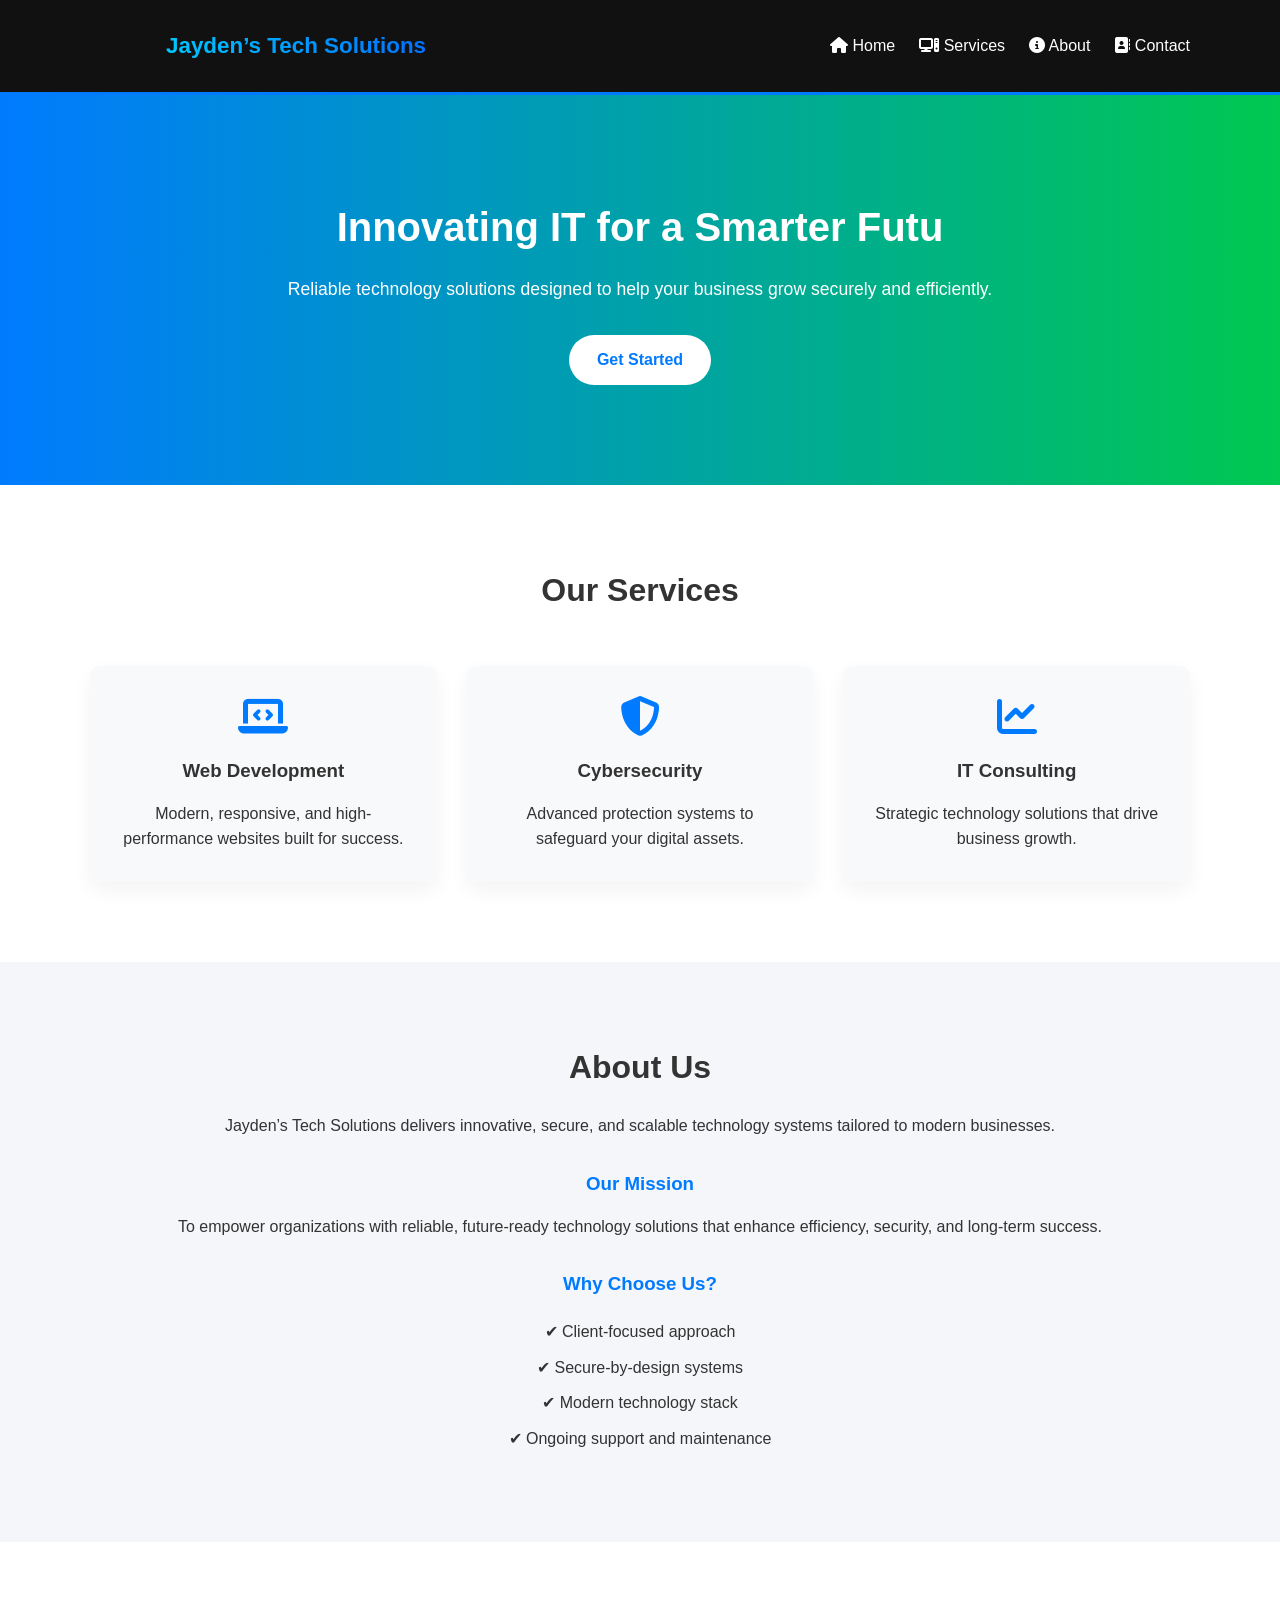
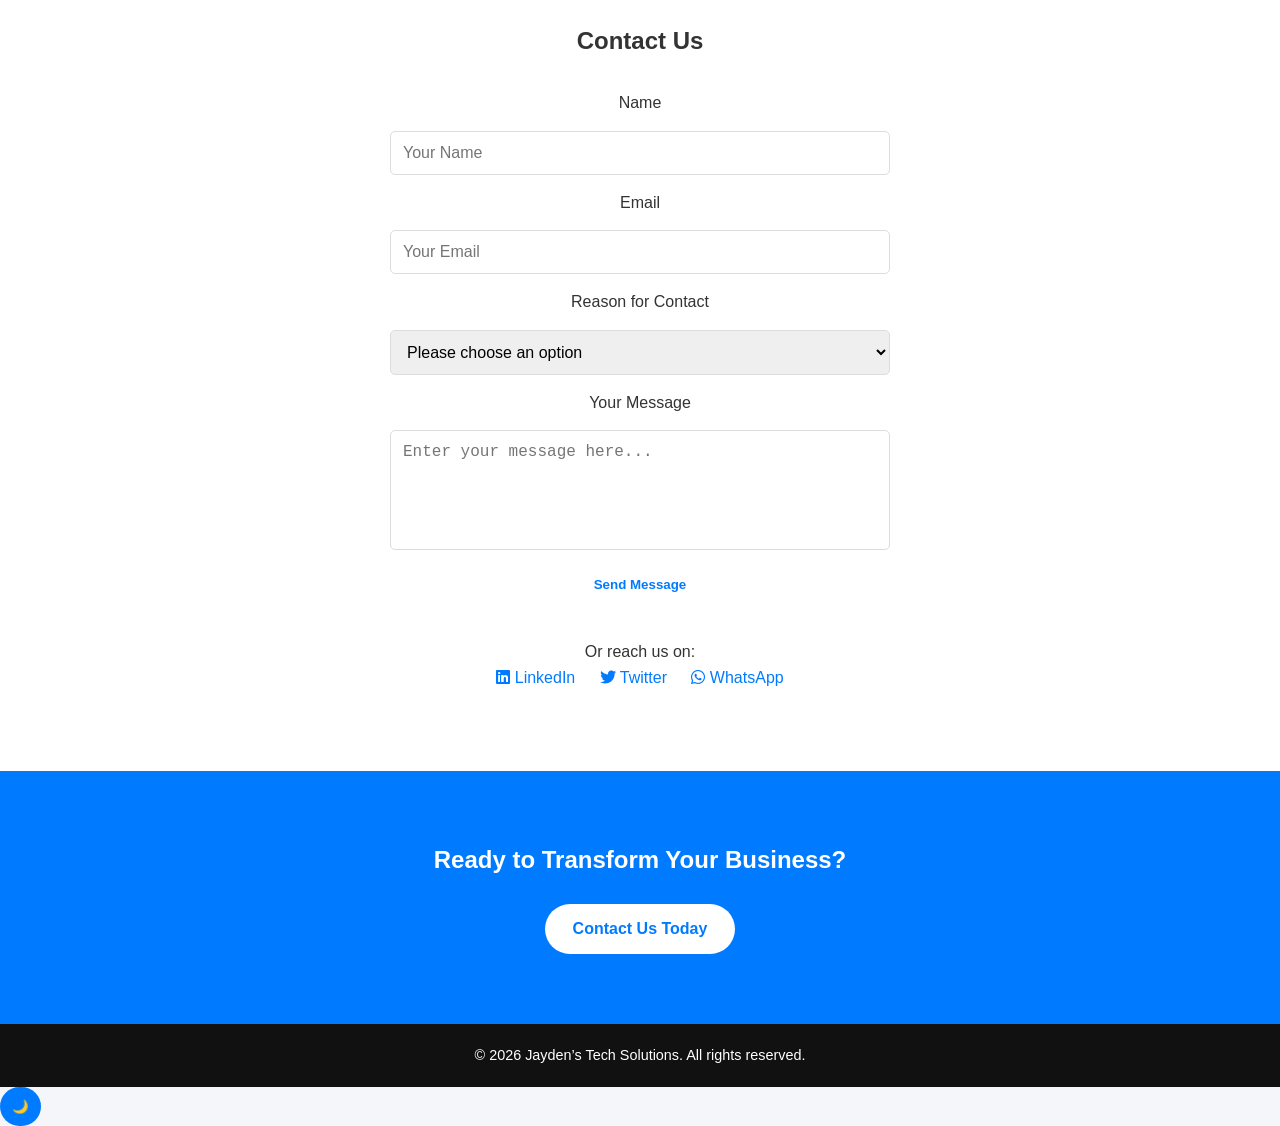
==== index.html @ 760fb606 "all the menu navigation" ====
<!DOCTYPE html>
<html lang="en">
<head>
  <meta charset="UTF-8">
  <meta name="viewport" content="width=device-width, initial-scale=1.0">

  <title>Jayden’s Tech Solutions</title>

  <meta name="description" content="Jayden’s Tech Solutions provides IT consulting, web development, cybersecurity, and software solutions.">
  <meta name="keywords" content="IT consulting, web development, cybersecurity, software solutions">
  <meta name="author" content="Jayden Darius Kipruto">

  <!-- Favicon -->
  <link rel="icon" type="image/png" href="jaytech.png">

  <!-- CSS -->
  <link rel="stylesheet" href="style.css">

  <!-- Font Awesome -->
  <link rel="stylesheet" href="https://cdnjs.cloudflare.com/ajax/libs/font-awesome/6.5.0/css/all.min.css">
</head>

<body>
  <header class="header">
  <div class="container header-container">

    <!-- Logo -->
    <div class="logo">
      <video autoplay muted loop playsinline class="logo-video">
        <source src="jayden.mp4" type="video/webm">
      </video>
      <h1>Jayden’s Tech Solutions</h1>
    </div>

    <!-- Navigation -->
    <nav>
      <ul class="nav-menu" id="navMenu">
        <li><a href="index.html"><i class="fa fa-home"></i> Home</a></li>
        <li><a href="service.html"><i class="fa-solid fa-computer"></i> Services</a></li>
        <li><a href="about.html"><i class="fa-solid fa-circle-info"></i> About</a></li>
        <li><a href="contact.html"><i class="fa-solid fa-address-book"></i> Contact</a></li>
      </ul>
    </nav>

    <!-- Mobile Menu Toggle -->
    <div class="menu-toggle" onclick="toggleMenu()">
      <span class="material-icons">menu</span>
    </div>

  </div>
</header>

<!-- ================= HERO ================= -->
<section id="home" class="hero">
  <div class="container">
    <h2>Innovating IT for a Smarter Future</h2>
    <p>Reliable technology solutions designed to help your business grow securely and efficiently.</p>
    <a href="contact.html" class="btn-primary">Get Started</a>
  </div>
</section>

<!-- ================= SERVICES ================= -->
<section id="services" class="services">
  <div class="container">
    <h2>Our Services</h2>

    <div class="services-grid">

      <div class="service-card">
        <i class="fas fa-laptop-code"></i>
        <h3>Web Development</h3>
        <p>Modern, responsive, and high-performance websites built for success.</p>
      </div>

      <div class="service-card">
        <i class="fas fa-shield-alt"></i>
        <h3>Cybersecurity</h3>
        <p>Advanced protection systems to safeguard your digital assets.</p>
      </div>

      <div class="service-card">
        <i class="fas fa-chart-line"></i>
        <h3>IT Consulting</h3>
        <p>Strategic technology solutions that drive business growth.</p>
      </div>

    </div>
  </div>
</section>

<!-- ================= ABOUT ================= -->
<section id="about" class="about">
  <div class="container">
    <h2>About Us</h2>

    <p>
      Jayden’s Tech Solutions delivers innovative, secure, and scalable
      technology systems tailored to modern businesses.
    </p>

    <h3>Our Mission</h3>
    <p>
      To empower organizations with reliable, future-ready technology solutions
      that enhance efficiency, security, and long-term success.
    </p>

    <h3>Why Choose Us?</h3>
    <ul class="about-list">
      <li>✔ Client-focused approach</li>
      <li>✔ Secure-by-design systems</li>
      <li>✔ Modern technology stack</li>
      <li>✔ Ongoing support and maintenance</li>
    </ul>
  </div>
</section>

<!-- ================= CONTACT ================= -->
<section id="contact" class="contact">
  <div class="container">
    <h2>Contact Us</h2>

    <form action="https://formsubmit.co/jaydencomputer7@gmail.com" method="POST">

      <label for="name">Name</label>
      <input type="text" id="name" name="name" placeholder="Your Name" required>

      <label for="email">Email</label>
      <input type="email" id="email" name="email" placeholder="Your Email" required>

      <label for="reason">Reason for Contact</label>
      <select id="reason" name="reason" required>
        <option value="">Please choose an option</option>
        <option value="support">Support</option>
        <option value="feedback">Feedback</option>
        <option value="partnership">Partnership</option>
        <option value="general">General Question</option>
      </select>

      <label for="message">Your Message</label>
      <textarea id="message" name="message" placeholder="Enter your message here..." required></textarea>

      <button type="submit" class="btn-primary">Send Message</button>

      <div class="social-links">
        <p>Or reach us on:</p>
        <a href="#"><i class="fab fa-linkedin"></i> LinkedIn</a>
        <a href="#"><i class="fab fa-twitter"></i> Twitter</a>
        <a href="#"><i class="fab fa-whatsapp"></i> WhatsApp</a>
      </div>

    </form>
  </div>
</section>

<!-- ================= CTA ================= -->
<section class="cta">
  <div class="container">
    <h2>Ready to Transform Your Business?</h2>
    <a href="contact.html" class="btn-primary">Contact Us Today</a>
  </div>
</section>
<!-- ================= FOOTER ================= -->
<footer>
  <div class="container">
    <p>&copy; 2026 Jayden’s Tech Solutions. All rights reserved.</p>
  </div>
</footer>
<script src="script.js"></script>
  <script>
    function toggleMenu(){
        document.getElementById("mobileNav").classList.toggle('show');
    }
  </script>
</body>
</html>
---- style.css ----
/* ==========================
   GLOBAL RESET
========================== */
* {
  margin: 0;
  padding: 0;
  box-sizing: border-box;
}

html {
  scroll-behavior: smooth;
}

body {
  font-family: 'Poppins', Arial, sans-serif;
  background-color: #f4f6f9;
  color: #333;
  line-height: 1.6;
}

/* ==========================
   CONTAINER
========================== */
.container {
  width: 90%;
  max-width: 1100px;
  margin: auto;
}

/* ==========================
   HEADER
========================== */
.header {
  background: #111;
  padding: 1rem 0;
  position: sticky;
  top: 0;
  z-index: 1000;
  border-bottom: 3px solid #007BFF;
}

.header-container {
  display: flex;
  align-items: center;
  justify-content: space-between;
}

.logo {
  display: flex;
  align-items: center;
  gap: 1rem;
}

.logo-video {
  width: 60px;
  height: 60px;
  border-radius: 50%;
  object-fit: cover;
}

.logo h1 {
  font-size: 1.4rem;
  font-weight: 700;
  background: linear-gradient(90deg, #00c6ff, #0072ff);
  -webkit-background-clip: text;
  -webkit-text-fill-color: transparent;
}

/* ==========================
   NAVIGATION
========================== */
.nav-menu {
  list-style: none;
  display: flex;
  gap: 1.5rem;
}

.nav-menu li a {
  text-decoration: none;
  color: #fff;
  font-weight: 500;
  transition: 0.3s ease;
}

.nav-menu li a:hover {
  color: #00c6ff;
}

.nav-menu a.active {
  color: #00c6ff;
  font-weight: 700;
}

/* Mobile Toggle */
.menu-toggle {
  display: none;
  cursor: pointer;
  color: #fff;
  font-size: 28px;
}

/* ==========================
   HERO SECTION
========================== */
.hero {
  background: linear-gradient(to right, #007BFF, #00C851);
  color: white;
  text-align: center;
  padding: 100px 20px;
}

.hero h2 {
  font-size: 2.5rem;
  margin-bottom: 1rem;
}

.hero p {
  margin-bottom: 2rem;
  font-size: 1.1rem;
}

.btn-primary {
  display: inline-block;
  padding: 12px 28px;
  background: white;
  color: #007BFF;
  font-weight: 600;
  border-radius: 30px;
  text-decoration: none;
  transition: 0.3s ease;
}

.btn-primary:hover {
  background: #111;
  color: white;
}

/* ==========================
   SERVICES
========================== */
.services {
  padding: 80px 0;
  text-align: center;
  background: #fff;
}

.services h2 {
  margin-bottom: 50px;
  font-size: 2rem;
}

.services-grid {
  display: grid;
  grid-template-columns: repeat(auto-fit, minmax(250px, 1fr));
  gap: 30px;
}

.service-card {
  background: #f8f9fb;
  padding: 30px;
  border-radius: 10px;
  transition: 0.3s ease;
  box-shadow: 0 8px 20px rgba(0,0,0,0.05);
}

.service-card i {
  font-size: 40px;
  color: #007BFF;
  margin-bottom: 20px;
}

.service-card h3 {
  margin-bottom: 15px;
}

.service-card:hover {
  transform: translateY(-8px);
  box-shadow: 0 15px 30px rgba(0,0,0,0.1);
}

/* ==========================
   ABOUT
========================== */
.about {
  padding: 80px 0;
  background: #f4f6f9;
  text-align: center;
}

.about h2 {
  font-size: 2rem;
  margin-bottom: 20px;
}

.about h3 {
  margin-top: 30px;
  margin-bottom: 15px;
  color: #007BFF;
}

.about-list {
  list-style: none;
  margin-top: 20px;
}

.about-list li {
  margin-bottom: 10px;
}

/* ==========================
   CONTACT
========================== */
.contact {
  padding: 80px 0;
  background: white;
  text-align: center;
}

.contact h2 {
  margin-bottom: 30px;
}

form {
  max-width: 500px;
  margin: auto;
  display: flex;
  flex-direction: column;
  gap: 15px;
}

input,
select,
textarea {
  padding: 12px;
  border: 1px solid #ddd;
  border-radius: 5px;
  font-size: 1rem;
}

textarea {
  min-height: 120px;
  resize: none;
}

button {
  padding: 12px;
  border: none;
  background: #007BFF;
  color: white;
  font-weight: 600;
  border-radius: 30px;
  cursor: pointer;
  transition: 0.3s ease;
}

button:hover {
  background: #111;
}

.social-links {
  margin-top: 20px;
}

.social-links a {
  margin: 0 10px;
  text-decoration: none;
  color: #007BFF;
  font-weight: 500;
}

.social-links a:hover {
  text-decoration: underline;
}

/* ==========================
   CTA
========================== */
.cta {
  background: #007BFF;
  color: white;
  text-align: center;
  padding: 70px 20px;
}

.cta h2 {
  margin-bottom: 25px;
}

/* ==========================
   FOOTER
========================== */
footer {
  background: #111;
  color: white;
  text-align: center;
  padding: 20px 0;
  font-size: 0.9rem;
}

/* ==========================
   RESPONSIVE DESIGN
========================== */
@media (max-width: 768px) {
  .header-container {
    flex-direction: column;
    gap: 15px;
  }

  .nav-menu {
    display: none;
    flex-direction: column;
    align-items: center;
    gap: 15px;
    margin-top: 15px;
    background: #002b5c;
    padding: 15px;
    border-radius: 5px;
  }

  .nav-menu.active {
    display: flex;
  }

  .menu-toggle {
    display: block;
  }

  .hero h2 {
    font-size: 1.8rem;
  }
}

/* ==========================
   SCROLL TO TOP BUTTON
========================== */
.scroll-top {
  position: fixed;
  bottom: 30px;
  right: 30px;
  padding: 10px 15px;
  border-radius: 50%;
  border: none;
  background: #007BFF;
  color: white;
  font-size: 18px;
  cursor: pointer;
  box-shadow: 0 5px 15px rgba(0,0,0,0.2);
  transition: 0.3s ease;
}

.scroll-top:hover {
  background: #111;
}
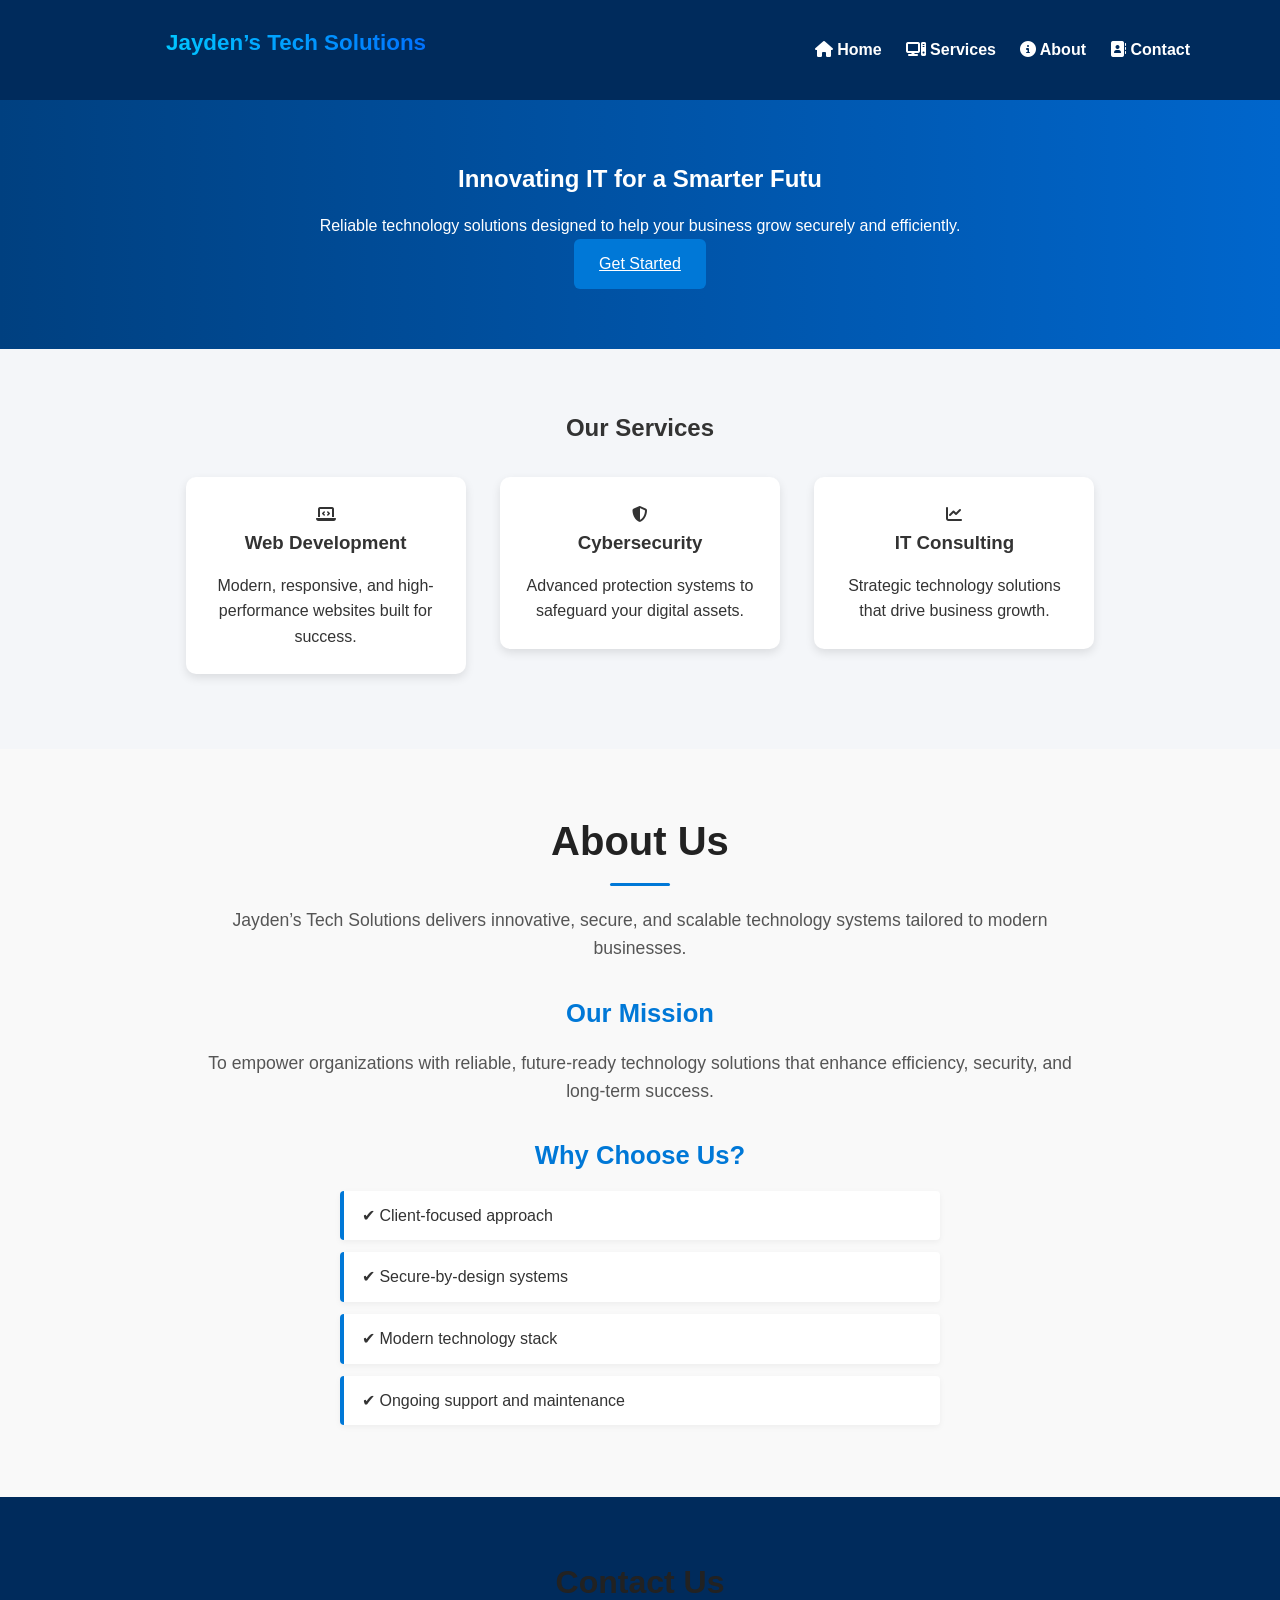
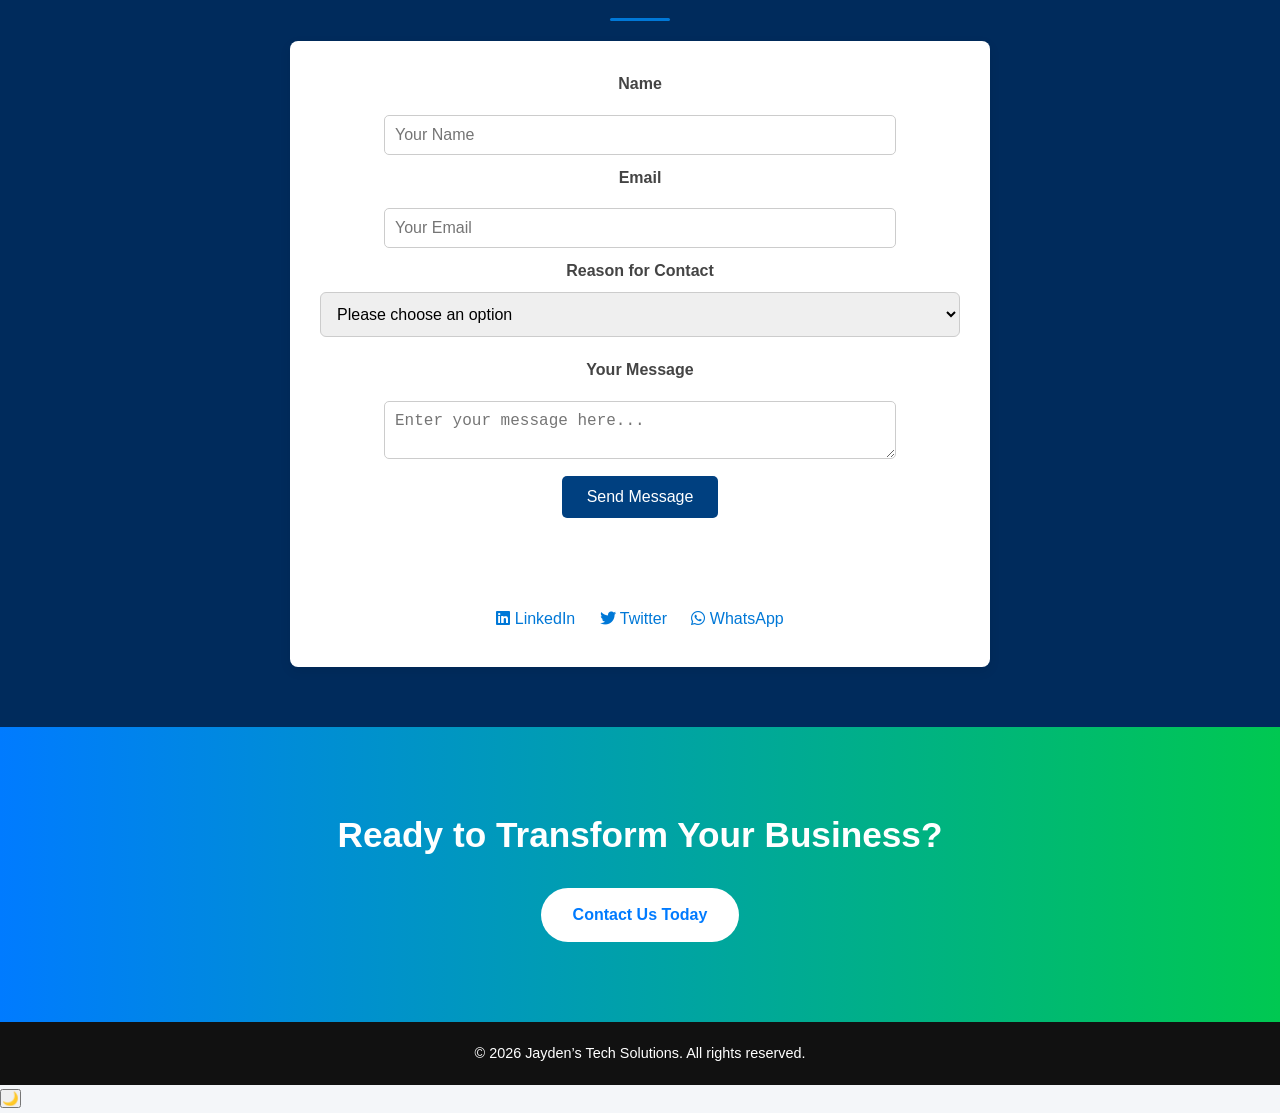
==== commit f68088dd: "mobile support" ====
--- a/index.html
+++ b/index.html
@@ -14,7 +14,7 @@
   <link rel="icon" type="image/png" href="jaytech.png">
 
   <!-- CSS -->
-  <link rel="stylesheet" href="style.css">
+  <link rel="stylesheet" href="styles.css">
 
   <!-- Font Awesome -->
   <link rel="stylesheet" href="https://cdnjs.cloudflare.com/ajax/libs/font-awesome/6.5.0/css/all.min.css">
@@ -49,6 +49,7 @@
 
   </div>
 </header>
+
 
 <!-- ================= HERO ================= -->
 <section id="home" class="hero">
--- a/styles.css
+++ b/styles.css
@@ -0,0 +1,770 @@
+
+* {
+  margin: 0;
+  padding: 0;
+  box-sizing: border-box;
+}
+
+html {
+  scroll-behavior: smooth;
+}
+
+body {
+  font-family: 'Poppins', sans-serif;
+  background-color: #f4f6f9;
+  color: #333;
+  line-height: 1.6;
+}
+
+h1, h2, h3 {
+  margin: 0 0 15px;
+}
+.container {
+  width: 90%;
+  max-width: 1100px;
+  margin: auto;
+}
+
+header {
+  background: #002b5c;
+  color: #fff;
+  padding: 20px;
+}
+
+.header-container {
+  display: flex;
+  justify-content: space-between;
+  align-items: center;
+}
+
+.logo {
+  display: flex;
+  align-items: center;
+  gap: 1rem;
+}
+
+.logo-video {
+  width: 60px;
+  height: 60px;
+  border-radius: 50%;
+  object-fit: cover;
+}
+
+.logo h1 {
+  font-size: 1.4rem;
+  font-weight: 700;
+  background: linear-gradient(90deg, #00c6ff, #0072ff);
+  -webkit-background-clip: text;
+  -webkit-text-fill-color: transparent;
+}
+
+/* Navigation */
+.nav-menu {
+  list-style: none;
+  display: flex;
+  gap: 1.5rem;
+}
+
+.nav-menu li a {
+  color: #fff;
+  text-decoration: none;
+  font-weight: 600;
+  transition: 0.3s ease;
+}
+
+.nav-menu li a:hover {
+  color: #00c6ff;
+}
+
+.nav-menu a.active {
+  border-bottom: 2px solid #fff;
+}
+
+/* Mobile Toggle */
+.menu-toggle {
+  display: none;
+  cursor: pointer;
+  color: #fff;
+  font-size: 28px;
+}
+
+.hero {
+  background: linear-gradient(to right, #004080, #0066cc);
+  color: #fff;
+  text-align: center;
+  padding: 60px 20px;
+}
+
+.cta-btn {
+  display: inline-block;
+  background: #fff;
+  color: #004080;
+  padding: 12px 25px;
+  border-radius: 5px;
+  text-decoration: none;
+  font-weight: 600;
+  transition: background 0.3s;
+}
+
+.cta-btn:hover {
+  background: #e6f2ff;
+}
+
+
+.services {
+  padding: 60px 20px;
+  text-align: center;
+}
+
+.service-card {
+  background: #fff;
+  border-radius: 10px;
+  margin: 15px;
+  padding: 25px;
+  width: 280px;
+  display: inline-block;
+  vertical-align: top;
+  box-shadow: 0 4px 10px rgba(0,0,0,0.1);
+  transition: transform 0.3s;
+}
+
+.service-card:hover {
+  transform: translateY(-5px);
+}
+
+.pricing {
+  padding: 60px 20px;
+  text-align: center;
+  background: #f9f9f9;
+}
+
+.pricing-container {
+  display: flex;
+  flex-wrap: wrap;
+  justify-content: center;
+  margin-top: 30px;
+}
+
+.pricing-card {
+  background: #fff;
+  border-radius: 10px;
+  margin: 15px;
+  padding: 25px;
+  width: 280px;
+  box-shadow: 0 4px 10px rgba(0,0,0,0.1);
+  transition: transform 0.3s;
+}
+
+.pricing-card:hover {
+  transform: translateY(-5px);
+}
+
+.pricing-card h3 {
+  color: #004080;
+  margin-bottom: 10px;
+}
+
+.price {
+  font-size: 1.5em;
+  font-weight: bold;
+  margin: 15px 0;
+}
+
+.pricing-card ul {
+  list-style: none;
+  padding: 0;
+  margin: 20px 0;
+}
+
+.pricing-card ul li {
+  margin: 10px 0;
+}
+
+.featured {
+  border: 2px solid #004080;
+  transform: scale(1.05);
+}
+
+.ratings {
+  background: #e6f2ff;
+  padding: 60px 20px;
+  text-align: center;
+}
+
+.ratings iframe {
+  border-radius: 10px;
+  box-shadow: 0 4px 10px rgba(0,0,0,0.1);
+}
+.faq {
+  padding: 60px 20px;
+  background: #fff;
+  text-align: center;
+}
+
+.faq h2 {
+  color: #004080;
+  margin-bottom: 30px;
+}
+
+.faq-item {
+  max-width: 700px;
+  margin: 20px auto;
+  text-align: left;
+}
+
+.faq-item h3 {
+  color: #0066cc;
+  margin-bottom: 10px;
+}
+
+.faq-item p {
+  margin: 0 0 20px;
+  line-height: 1.6;
+}
+
+
+.about {
+  background: #f9f9f9; /* soft background */
+  padding: 60px 20px;
+  font-family: "Segoe UI", Tahoma, Geneva, Verdana, sans-serif;
+  color: #333;
+}
+
+.about .container {
+  max-width: 900px;
+  margin: 0 auto;
+  text-align: center;
+}
+
+.about h2 {
+  font-size: 2.5rem;
+  margin-bottom: 20px;
+  color: #222;
+  position: relative;
+}
+
+.about h2::after {
+  content: "";
+  display: block;
+  width: 60px;
+  height: 3px;
+  background: #0078d7; /* accent color */
+  margin: 10px auto 0;
+  border-radius: 2px;
+}
+
+.about p {
+  font-size: 1.1rem;
+  line-height: 1.6;
+  margin-bottom: 25px;
+  color: #555;
+}
+
+.about h3 {
+  font-size: 1.6rem;
+  margin-top: 30px;
+  margin-bottom: 15px;
+  color: #0078d7;
+}
+
+.about-list {
+  list-style: none;
+  padding: 0;
+  margin: 0 auto;
+  max-width: 600px;
+  text-align: left;
+}
+
+.about-list li {
+  background: #fff;
+  padding: 12px 18px;
+  margin-bottom: 12px;
+  border-left: 4px solid #0078d7;
+  border-radius: 4px;
+  font-size: 1rem;
+  box-shadow: 0 2px 6px rgba(0,0,0,0.05);
+}
+.contact {
+  padding: 60px 20px;
+  text-align: center;
+}
+
+.contact form input, 
+.contact form textarea {
+  width: 80%;
+  padding: 10px;
+  margin: 10px 0;
+  border: 1px solid #ccc;
+  border-radius: 5px;
+}
+
+.contact form button {
+  background: #004080;
+  color: #fff;
+  padding: 12px 25px;
+  border: none;
+  border-radius: 5px;
+  cursor: pointer;
+}
+
+.contact form button:hover {
+  background: #0066cc;
+}
+
+footer {
+  background: #002b5c;
+  color: #fff;
+  text-align: center;
+  padding: 20px;
+}
+
+@media (max-width:768px) {
+  .nav-menu {
+    display: none;
+    flex-direction: column;
+    gap: 15px;
+    margin-top: 15px;
+    background: #002b5c;
+    padding: 15px;
+    border-radius: 5px;
+  }
+
+  .nav-menu.active {
+    display: flex;
+  }
+
+  .menu-toggle {
+    display: block;
+    background: #004080;
+    color: #fff;
+    padding: 10px;
+    cursor: pointer;
+    text-align: center;
+  }
+
+  .hero h2 {
+    font-size: 1.8rem;
+  }
+}
+.about-list li {
+  background: #fff;
+  padding: 12px 18px;
+  margin-bottom: 12px;
+  border-left: 4px solid #0078d7;
+  border-radius: 4px;
+  font-size: 1rem;
+  box-shadow: 0 2px 6px rgba(0,0,0,0.05);
+  transition: all 0.3s ease; /* smooth animation */
+}
+
+.about-list li:hover {
+  transform: translateY(-3px); /* slight lift */
+  box-shadow: 0 4px 12px rgba(0,0,0,0.1); /* deeper shadow */
+  background: #f0f8ff; /* soft highlight background */
+  border-left-color: #005a9e; /* darker accent on hover */
+}
+
+.contact {
+  background: #f4f7fa;
+  padding: 70px 20px;
+  font-family: "Segoe UI", Tahoma, Geneva, Verdana, sans-serif;
+  color: #333;
+}
+
+.contact .container {
+  max-width: 700px;
+  margin: 0 auto;
+}
+
+.contact h2 {
+  text-align: center;
+  font-size: 2.5rem;
+  margin-bottom: 30px;
+  color: #222;
+  position: relative;
+}
+
+.contact h2::after {
+  content: "";
+  display: block;
+  width: 60px;
+  height: 3px;
+  background: #0078d7;
+  margin: 10px auto 0;
+  border-radius: 2px;
+}
+
+/* Form styling */
+.contact form {
+  background: #fff;
+  padding: 30px;
+  border-radius: 8px;
+  box-shadow: 0 4px 12px rgba(0,0,0,0.08);
+}
+
+.contact label {
+  display: block;
+  margin-bottom: 8px;
+  font-weight: 600;
+  color: #444;
+}
+
+.contact input,
+.contact select,
+.contact textarea {
+  width: 100%;
+  padding: 12px;
+  margin-bottom: 20px;
+  border: 1px solid #ccc;
+  border-radius: 6px;
+  font-size: 1rem;
+  transition: border-color 0.3s ease, box-shadow 0.3s ease;
+}
+
+.contact input:focus,
+.contact select:focus,
+.contact textarea:focus {
+  border-color: #0078d7;
+  box-shadow: 0 0 6px rgba(0,120,215,0.3);
+  outline: none;
+}
+
+/* Button */
+.btn-primary {
+  display: inline-block;
+  background: #0078d7;
+  color: #fff;
+  padding: 12px 25px;
+  border: none;
+  border-radius: 6px;
+  font-size: 1rem;
+  cursor: pointer;
+  transition: background 0.3s ease, transform 0.2s ease;
+}
+
+.btn-primary:hover {
+  background: #005a9e;
+  transform: translateY(-2px);
+}
+
+/* Social links */
+.social-links {
+  text-align: center;
+  margin-top: 25px;
+}
+
+.social-links p {
+  margin-bottom: 10px;
+  font-weight: 600;
+}
+
+.social-links a {
+  display: inline-block;
+  margin: 5px 10px;
+  color: #0078d7;
+  text-decoration: none;
+  font-weight: 500;
+  transition: color 0.3s ease;
+}
+
+.social-links a:hover {
+  color: #005a9e;
+}
+
+@media (max-width: 768px) {
+  .contact h2 {
+    font-size: 2rem;
+  }
+
+  .contact form {
+    padding: 20px;
+  }
+
+  .btn-primary {
+    width: 100%; /* full-width button on mobile */
+    text-align: center;
+  }
+
+  .social-links a {
+    display: block; /* stack links vertically */
+    margin: 8px 0;
+  }
+}
+
+@media (max-width: 480px) {
+  .contact h2 {
+    font-size: 1.8rem;
+  }
+
+  .contact input,
+  .contact select,
+  .contact textarea {
+    font-size: 0.95rem;
+    padding: 10px;
+  }
+
+  .btn-primary {
+    font-size: 0.95rem;
+    padding: 10px;
+  }
+}
+.mission, .vision {
+  padding: 60px 20px;
+  text-align: center;
+  background: #f9f9f9;
+}
+
+.mission h2, .vision h2 {
+  font-size: 2rem;
+  color: #004080;
+  margin-bottom: 20px;
+}
+
+.mission p, .vision p {
+  max-width: 700px;
+  margin: auto;
+  font-size: 1.1rem;
+  line-height: 1.6;
+}
+
+
+.values {
+  padding: 60px 20px;
+  background: #fff;
+  text-align: center;
+}
+
+.values h2 {
+  font-size: 2rem;
+  color: #004080;
+  margin-bottom: 30px;
+}
+
+.values ul {
+  list-style: none;
+  max-width: 700px;
+  margin: auto;
+  padding: 0;
+  text-align: left;
+}
+
+.values ul li {
+  margin: 15px 0;
+  font-size: 1.1rem;
+  line-height: 1.6;
+}
+
+.values ul li strong {
+  color: #0066cc;
+}
+
+.team {
+  padding: 60px 20px;
+  background: #f4f6f9;
+  text-align: center;
+}
+
+.team h2 {
+  font-size: 2rem;
+  color: #004080;
+  margin-bottom: 40px;
+}
+
+.team-container {
+  display: grid;
+  grid-template-columns: repeat(auto-fit, minmax(250px, 1fr));
+  gap: 30px;
+  max-width: 1000px;
+  margin: auto;
+}
+
+.team-member {
+  background: #fff;
+  padding: 25px;
+  border-radius: 10px;
+  box-shadow: 0 4px 10px rgba(0,0,0,0.1);
+  transition: transform 0.3s ease;
+}
+
+.team-member:hover {
+  transform: translateY(-5px);
+}
+
+.team-member h3 {
+  color: #0066cc;
+  margin-bottom: 10px;
+}
+
+.team-member p {
+  font-size: 1rem;
+  line-height: 1.6;
+}
+
+.contact {
+  padding: 60px 20px;
+  text-align: center;
+  background: #002b5c;
+  color: #fff;
+}
+
+.contact h2 {
+  font-size: 2rem;
+  margin-bottom: 20px;
+}
+
+.contact p {
+  max-width: 700px;
+  margin: auto;
+  margin-bottom: 30px;
+  font-size: 1.1rem;
+  line-height: 1.6;
+}
+
+.cta-btn {
+  display: inline-block;
+  background: #fff;
+  color: #004080;
+  padding: 12px 25px;
+  border-radius: 5px;
+  text-decoration: none;
+  font-weight: 600;
+  transition: background 0.3s ease;
+}
+
+.cta-btn:hover {
+  background: #e6f2ff;
+}
+
+footer {
+  background: #111;
+  color: #fff;
+  text-align: center;
+  padding: 20px;
+  font-size: 0.9rem;
+}
+.contact-form {
+  padding: 60px 20px;
+  text-align: center;
+  background: #f9f9f9;
+}
+
+.contact-form h2 {
+  font-size: 2rem;
+  color: #004080;
+  margin-bottom: 30px;
+}
+
+.contact-form form {
+  max-width: 600px;
+  margin: auto;
+  display: flex;
+  flex-direction: column;
+  gap: 15px;
+}
+
+.contact-form input,
+.contact-form textarea {
+  padding: 12px;
+  border: 1px solid #ccc;
+  border-radius: 5px;
+  font-size: 1rem;
+  width: 100%;
+}
+
+.contact-form textarea {
+  min-height: 150px;
+  resize: none;
+}
+
+.contact-form button {
+  background: #004080;
+  color: #fff;
+  padding: 12px 25px;
+  border: none;
+  border-radius: 5px;
+  cursor: pointer;
+  font-weight: 600;
+  transition: background 0.3s ease;
+}
+
+.contact-form button:hover {
+  background: #0066cc;
+}
+
+.contact-info {
+  padding: 60px 20px;
+  text-align: center;
+  background: #fff;
+}
+
+.contact-info h2 {
+  font-size: 2rem;
+  color: #004080;
+  margin-bottom: 20px;
+}
+
+.contact-info p {
+  font-size: 1.1rem;
+  margin: 10px 0;
+  line-height: 1.6;
+}
+
+.contact-info strong {
+  color: #0066cc;
+}
+
+
+@media (max-width:768px) {
+  .contact-form form {
+    width: 100%;
+  }
+
+  .contact-info {
+    padding: 40px 15px;
+  }
+}
+
+.cta {
+  background: linear-gradient(to right, #007BFF, #00C851);
+  color: #fff;
+  text-align: center;
+  padding: 80px 20px;
+}
+
+.cta h2 {
+  font-size: 2.2rem;
+  margin-bottom: 25px;
+  font-weight: 700;
+}
+
+.cta .btn-primary {
+  display: inline-block;
+  padding: 14px 32px;
+  background: #fff;
+  color: #007BFF;
+  font-weight: 600;
+  border-radius: 30px;
+  text-decoration: none;
+  transition: all 0.3s ease;
+}
+
+.cta .btn-primary:hover {
+  background: #111;
+  color: #fff;
+  transform: translateY(-3px);
+  box-shadow: 0 6px 15px rgba(0,0,0,0.2);
+}
+
+@media (max-width:768px) {
+  .cta h2 {
+    font-size: 1.8rem;
+  }
+
+  .cta .btn-primary {
+    padding: 12px 25px;
+    font-size: 1rem;
+  }
+}
+
+
+
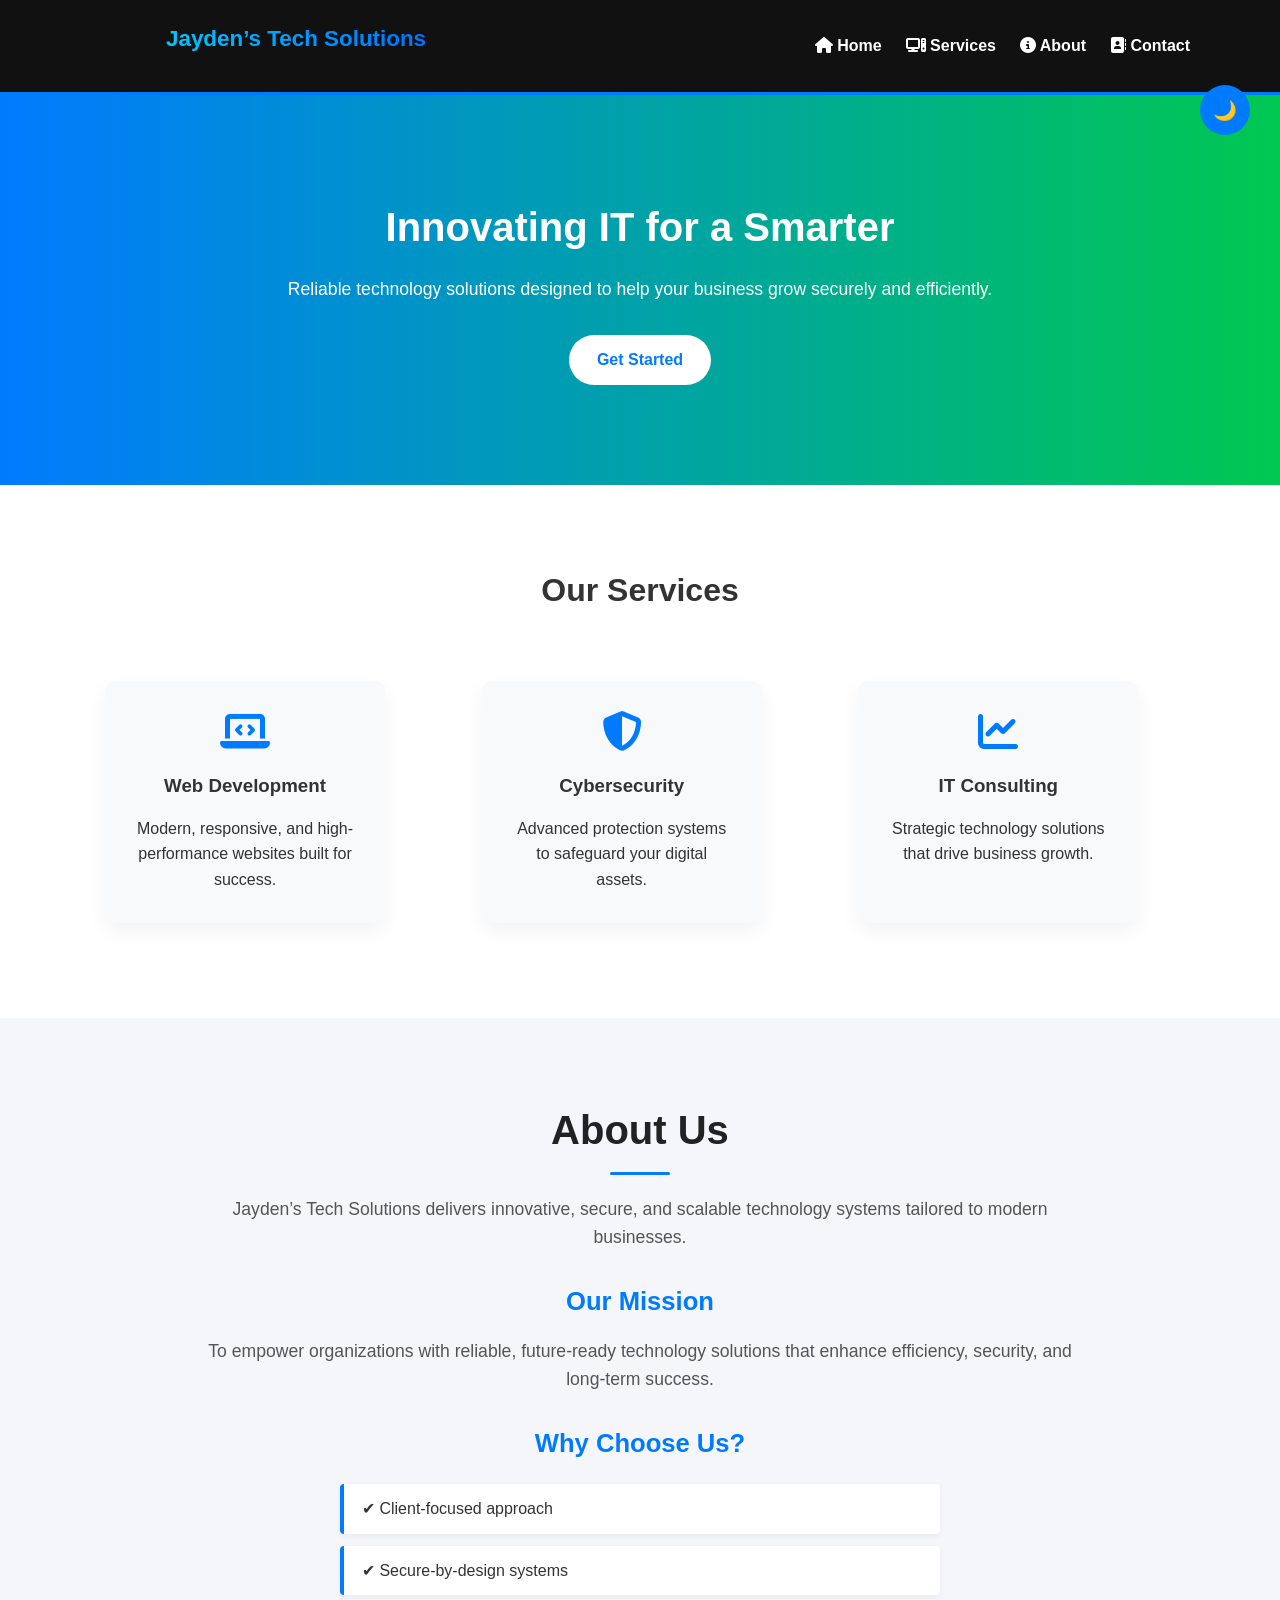
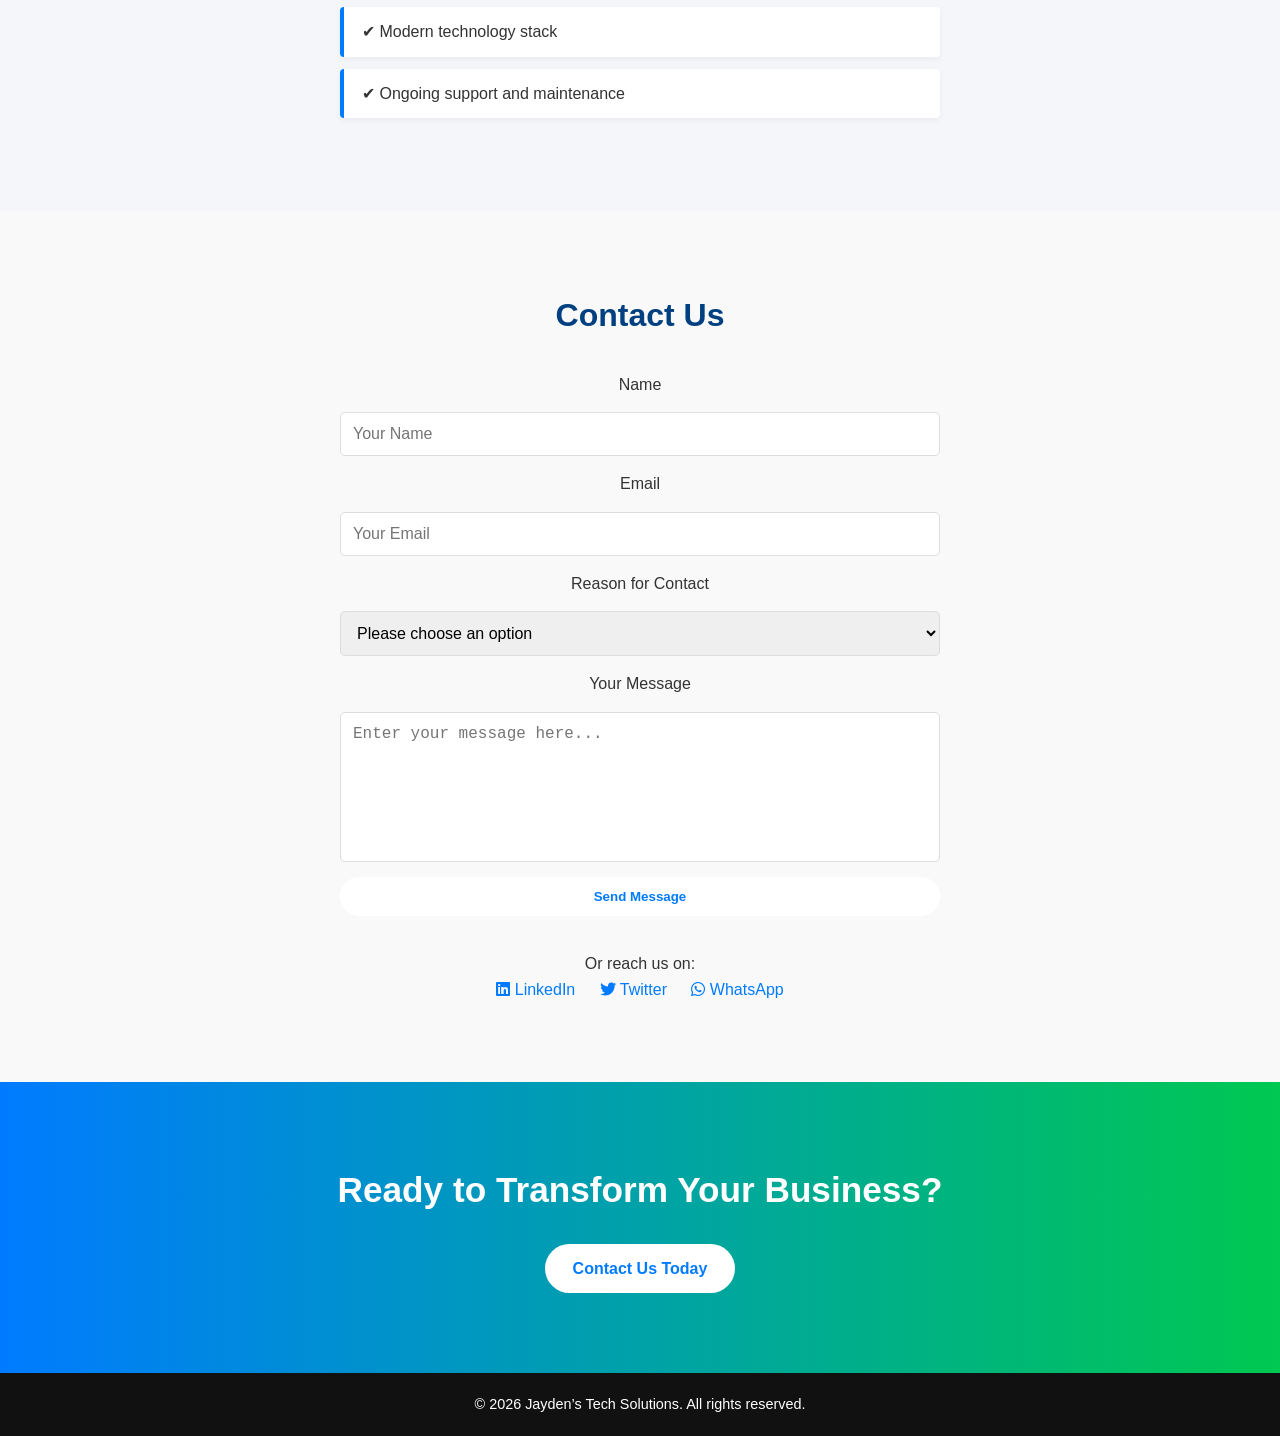
==== commit b74cae80: "debugging and testing" ====
--- a/index.html
+++ b/index.html
@@ -23,8 +23,6 @@
 <body>
   <header class="header">
   <div class="container header-container">
-
-    <!-- Logo -->
     <div class="logo">
       <video autoplay muted loop playsinline class="logo-video">
         <source src="jayden.mp4" type="video/webm">
@@ -32,7 +30,6 @@
       <h1>Jayden’s Tech Solutions</h1>
     </div>
 
-    <!-- Navigation -->
     <nav>
       <ul class="nav-menu" id="navMenu">
         <li><a href="index.html"><i class="fa fa-home"></i> Home</a></li>
@@ -42,16 +39,13 @@
       </ul>
     </nav>
 
-    <!-- Mobile Menu Toggle -->
     <div class="menu-toggle" onclick="toggleMenu()">
-      <span class="material-icons">menu</span>
+      <span class="fa fa-bars"></span>
     </div>
-
   </div>
 </header>
 
-
-<!-- ================= HERO ================= -->
+<div class="overlay" id="overlay"></div>
 <section id="home" class="hero">
   <div class="container">
     <h2>Innovating IT for a Smarter Future</h2>
@@ -59,8 +53,6 @@
     <a href="contact.html" class="btn-primary">Get Started</a>
   </div>
 </section>
-
-<!-- ================= SERVICES ================= -->
 <section id="services" class="services">
   <div class="container">
     <h2>Our Services</h2>
@@ -89,7 +81,6 @@
   </div>
 </section>
 
-<!-- ================= ABOUT ================= -->
 <section id="about" class="about">
   <div class="container">
     <h2>About Us</h2>
@@ -146,31 +137,28 @@
         <p>Or reach us on:</p>
         <a href="#"><i class="fab fa-linkedin"></i> LinkedIn</a>
         <a href="#"><i class="fab fa-twitter"></i> Twitter</a>
-        <a href="#"><i class="fab fa-whatsapp"></i> WhatsApp</a>
+        <a href="https://wa.me/+254741182283" target="_blank">
+  <i class="fab fa-whatsapp"></i> WhatsApp
+</a>
+
       </div>
 
     </form>
   </div>
 </section>
 
-<!-- ================= CTA ================= -->
 <section class="cta">
   <div class="container">
     <h2>Ready to Transform Your Business?</h2>
     <a href="contact.html" class="btn-primary">Contact Us Today</a>
   </div>
 </section>
-<!-- ================= FOOTER ================= -->
+
 <footer>
   <div class="container">
     <p>&copy; 2026 Jayden’s Tech Solutions. All rights reserved.</p>
   </div>
 </footer>
 <script src="script.js"></script>
-  <script>
-    function toggleMenu(){
-        document.getElementById("mobileNav").classList.toggle('show');
-    }
-  </script>
 </body>
-</html>+</html>
--- a/styles.css
+++ b/styles.css
@@ -1,4 +1,4 @@
-
+/* --- Global & Reset --- */
 * {
   margin: 0;
   padding: 0;
@@ -10,7 +10,7 @@
 }
 
 body {
-  font-family: 'Poppins', sans-serif;
+  font-family: 'Poppins', Arial, sans-serif;
   background-color: #f4f6f9;
   color: #333;
   line-height: 1.6;
@@ -19,16 +19,22 @@
 h1, h2, h3 {
   margin: 0 0 15px;
 }
+
 .container {
   width: 90%;
   max-width: 1100px;
   margin: auto;
 }
 
-header {
-  background: #002b5c;
-  color: #fff;
-  padding: 20px;
+/* --- Header & Navigation --- */
+.header {
+  background: #111; /* Dark theme preference */
+  color: #fff;
+  padding: 1rem 20px;
+  position: sticky;
+  top: 0;
+  z-index: 1000;
+  border-bottom: 3px solid #007BFF;
 }
 
 .header-container {
@@ -58,7 +64,6 @@
   -webkit-text-fill-color: transparent;
 }
 
-/* Navigation */
 .nav-menu {
   list-style: none;
   display: flex;
@@ -77,61 +82,119 @@
 }
 
 .nav-menu a.active {
+  color: #00c6ff;
+  font-weight: 700;
   border-bottom: 2px solid #fff;
 }
 
-/* Mobile Toggle */
 .menu-toggle {
   display: none;
   cursor: pointer;
   color: #fff;
   font-size: 28px;
-}
-
+  z-index: 1001;
+}
+
+.overlay {
+  display: none;
+  position: fixed;
+  inset: 0;
+  background: rgba(0,0,0,0.5);
+  z-index: 998;
+  opacity: 0;
+  transition: opacity 0.3s ease;
+}
+
+.overlay.active {
+  display: block;
+  opacity: 1;
+}
+
+/* --- Hero Section --- */
 .hero {
-  background: linear-gradient(to right, #004080, #0066cc);
-  color: #fff;
-  text-align: center;
-  padding: 60px 20px;
-}
-
-.cta-btn {
+  background: linear-gradient(to right, #007BFF, #00C851);
+  color: #fff;
+  text-align: center;
+  padding: 100px 20px;
+}
+
+.hero h2 {
+  font-size: 2.5rem;
+  margin-bottom: 1rem;
+}
+
+.hero p {
+  margin-bottom: 2rem;
+  font-size: 1.1rem;
+}
+
+/* --- Buttons --- */
+.cta-btn, 
+.btn-primary {
   display: inline-block;
   background: #fff;
-  color: #004080;
-  padding: 12px 25px;
-  border-radius: 5px;
+  color: #007BFF;
+  padding: 12px 28px;
+  border-radius: 30px;
   text-decoration: none;
   font-weight: 600;
-  transition: background 0.3s;
-}
-
-.cta-btn:hover {
-  background: #e6f2ff;
-}
-
-
+  transition: all 0.3s ease;
+}
+
+.cta-btn:hover, 
+.btn-primary:hover {
+  background: #111;
+  color: #fff;
+  transform: translateY(-2px);
+  box-shadow: 0 6px 15px rgba(0,0,0,0.2);
+}
+
+/* --- Services --- */
 .services {
-  padding: 60px 20px;
-  text-align: center;
+  padding: 80px 20px;
+  text-align: center;
+  background: #fff;
+}
+
+.services h2 {
+  margin-bottom: 50px;
+  font-size: 2rem;
+}
+
+.services-grid {
+  display: grid;
+  grid-template-columns: repeat(auto-fit, minmax(250px, 1fr));
+  gap: 30px;
 }
 
 .service-card {
-  background: #fff;
+  background: #f8f9fb;
   border-radius: 10px;
+  padding: 30px;
   margin: 15px;
-  padding: 25px;
   width: 280px;
   display: inline-block;
   vertical-align: top;
-  box-shadow: 0 4px 10px rgba(0,0,0,0.1);
-  transition: transform 0.3s;
+  box-shadow: 0 8px 20px rgba(0,0,0,0.05);
+  transition: transform 0.3s, box-shadow 0.3s ease;
+}
+
+.service-card i {
+  font-size: 40px;
+  color: #007BFF;
+  margin-bottom: 20px;
+}
+
+.service-card h3 {
+  margin-bottom: 15px;
 }
 
 .service-card:hover {
-  transform: translateY(-5px);
-}
-
+  transform: translateY(-8px);
+  box-shadow: 0 15px 30px rgba(0,0,0,0.1);
+}
+
+/* --- Pricing --- */
 .pricing {
   padding: 60px 20px;
   text-align: center;
@@ -185,6 +248,7 @@
   transform: scale(1.05);
 }
 
+/* --- Ratings & FAQ --- */
 .ratings {
   background: #e6f2ff;
   padding: 60px 20px;
@@ -195,6 +259,7 @@
   border-radius: 10px;
   box-shadow: 0 4px 10px rgba(0,0,0,0.1);
 }
+
 .faq {
   padding: 60px 20px;
   background: #fff;
@@ -222,18 +287,18 @@
   line-height: 1.6;
 }
 
-
+/* --- About Section --- */
 .about {
-  background: #f9f9f9; /* soft background */
-  padding: 60px 20px;
-  font-family: "Segoe UI", Tahoma, Geneva, Verdana, sans-serif;
+  padding: 80px 20px;
+  background: #f4f6f9;
+  text-align: center;
+  font-family: "Poppins", "Segoe UI", Tahoma, sans-serif;
   color: #333;
 }
 
 .about .container {
   max-width: 900px;
   margin: 0 auto;
-  text-align: center;
 }
 
 .about h2 {
@@ -248,7 +313,7 @@
   display: block;
   width: 60px;
   height: 3px;
-  background: #0078d7; /* accent color */
+  background: #007BFF;
   margin: 10px auto 0;
   border-radius: 2px;
 }
@@ -264,13 +329,13 @@
   font-size: 1.6rem;
   margin-top: 30px;
   margin-bottom: 15px;
-  color: #0078d7;
+  color: #007BFF;
 }
 
 .about-list {
   list-style: none;
   padding: 0;
-  margin: 0 auto;
+  margin: 20px auto 0;
   max-width: 600px;
   text-align: left;
 }
@@ -279,254 +344,42 @@
   background: #fff;
   padding: 12px 18px;
   margin-bottom: 12px;
-  border-left: 4px solid #0078d7;
+  border-left: 4px solid #007BFF;
   border-radius: 4px;
   font-size: 1rem;
   box-shadow: 0 2px 6px rgba(0,0,0,0.05);
-}
-.contact {
+  transition: all 0.3s ease;
+}
+
+.about-list li:hover {
+  transform: translateY(-3px);
+  box-shadow: 0 4px 12px rgba(0,0,0,0.1);
+  background: #f0f8ff;
+  border-left-color: #005a9e;
+}
+
+/* --- Mission, Vision, Values --- */
+.mission, 
+.vision {
   padding: 60px 20px;
   text-align: center;
-}
-
-.contact form input, 
-.contact form textarea {
-  width: 80%;
-  padding: 10px;
-  margin: 10px 0;
-  border: 1px solid #ccc;
-  border-radius: 5px;
-}
-
-.contact form button {
-  background: #004080;
-  color: #fff;
-  padding: 12px 25px;
-  border: none;
-  border-radius: 5px;
-  cursor: pointer;
-}
-
-.contact form button:hover {
-  background: #0066cc;
-}
-
-footer {
-  background: #002b5c;
-  color: #fff;
-  text-align: center;
-  padding: 20px;
-}
-
-@media (max-width:768px) {
-  .nav-menu {
-    display: none;
-    flex-direction: column;
-    gap: 15px;
-    margin-top: 15px;
-    background: #002b5c;
-    padding: 15px;
-    border-radius: 5px;
-  }
-
-  .nav-menu.active {
-    display: flex;
-  }
-
-  .menu-toggle {
-    display: block;
-    background: #004080;
-    color: #fff;
-    padding: 10px;
-    cursor: pointer;
-    text-align: center;
-  }
-
-  .hero h2 {
-    font-size: 1.8rem;
-  }
-}
-.about-list li {
-  background: #fff;
-  padding: 12px 18px;
-  margin-bottom: 12px;
-  border-left: 4px solid #0078d7;
-  border-radius: 4px;
-  font-size: 1rem;
-  box-shadow: 0 2px 6px rgba(0,0,0,0.05);
-  transition: all 0.3s ease; /* smooth animation */
-}
-
-.about-list li:hover {
-  transform: translateY(-3px); /* slight lift */
-  box-shadow: 0 4px 12px rgba(0,0,0,0.1); /* deeper shadow */
-  background: #f0f8ff; /* soft highlight background */
-  border-left-color: #005a9e; /* darker accent on hover */
-}
-
-.contact {
-  background: #f4f7fa;
-  padding: 70px 20px;
-  font-family: "Segoe UI", Tahoma, Geneva, Verdana, sans-serif;
-  color: #333;
-}
-
-.contact .container {
-  max-width: 700px;
-  margin: 0 auto;
-}
-
-.contact h2 {
-  text-align: center;
-  font-size: 2.5rem;
-  margin-bottom: 30px;
-  color: #222;
-  position: relative;
-}
-
-.contact h2::after {
-  content: "";
-  display: block;
-  width: 60px;
-  height: 3px;
-  background: #0078d7;
-  margin: 10px auto 0;
-  border-radius: 2px;
-}
-
-/* Form styling */
-.contact form {
-  background: #fff;
-  padding: 30px;
-  border-radius: 8px;
-  box-shadow: 0 4px 12px rgba(0,0,0,0.08);
-}
-
-.contact label {
-  display: block;
-  margin-bottom: 8px;
-  font-weight: 600;
-  color: #444;
-}
-
-.contact input,
-.contact select,
-.contact textarea {
-  width: 100%;
-  padding: 12px;
-  margin-bottom: 20px;
-  border: 1px solid #ccc;
-  border-radius: 6px;
-  font-size: 1rem;
-  transition: border-color 0.3s ease, box-shadow 0.3s ease;
-}
-
-.contact input:focus,
-.contact select:focus,
-.contact textarea:focus {
-  border-color: #0078d7;
-  box-shadow: 0 0 6px rgba(0,120,215,0.3);
-  outline: none;
-}
-
-/* Button */
-.btn-primary {
-  display: inline-block;
-  background: #0078d7;
-  color: #fff;
-  padding: 12px 25px;
-  border: none;
-  border-radius: 6px;
-  font-size: 1rem;
-  cursor: pointer;
-  transition: background 0.3s ease, transform 0.2s ease;
-}
-
-.btn-primary:hover {
-  background: #005a9e;
-  transform: translateY(-2px);
-}
-
-/* Social links */
-.social-links {
-  text-align: center;
-  margin-top: 25px;
-}
-
-.social-links p {
-  margin-bottom: 10px;
-  font-weight: 600;
-}
-
-.social-links a {
-  display: inline-block;
-  margin: 5px 10px;
-  color: #0078d7;
-  text-decoration: none;
-  font-weight: 500;
-  transition: color 0.3s ease;
-}
-
-.social-links a:hover {
-  color: #005a9e;
-}
-
-@media (max-width: 768px) {
-  .contact h2 {
-    font-size: 2rem;
-  }
-
-  .contact form {
-    padding: 20px;
-  }
-
-  .btn-primary {
-    width: 100%; /* full-width button on mobile */
-    text-align: center;
-  }
-
-  .social-links a {
-    display: block; /* stack links vertically */
-    margin: 8px 0;
-  }
-}
-
-@media (max-width: 480px) {
-  .contact h2 {
-    font-size: 1.8rem;
-  }
-
-  .contact input,
-  .contact select,
-  .contact textarea {
-    font-size: 0.95rem;
-    padding: 10px;
-  }
-
-  .btn-primary {
-    font-size: 0.95rem;
-    padding: 10px;
-  }
-}
-.mission, .vision {
-  padding: 60px 20px;
-  text-align: center;
   background: #f9f9f9;
 }
 
-.mission h2, .vision h2 {
+.mission h2, 
+.vision h2 {
   font-size: 2rem;
   color: #004080;
   margin-bottom: 20px;
 }
 
-.mission p, .vision p {
+.mission p, 
+.vision p {
   max-width: 700px;
   margin: auto;
   font-size: 1.1rem;
   line-height: 1.6;
 }
-
 
 .values {
   padding: 60px 20px;
@@ -558,6 +411,7 @@
   color: #0066cc;
 }
 
+/* --- Team --- */
 .team {
   padding: 60px 20px;
   background: #f4f6f9;
@@ -600,61 +454,22 @@
   line-height: 1.6;
 }
 
-.contact {
-  padding: 60px 20px;
-  text-align: center;
-  background: #002b5c;
-  color: #fff;
-}
-
-.contact h2 {
-  font-size: 2rem;
-  margin-bottom: 20px;
-}
-
-.contact p {
-  max-width: 700px;
-  margin: auto;
-  margin-bottom: 30px;
-  font-size: 1.1rem;
-  line-height: 1.6;
-}
-
-.cta-btn {
-  display: inline-block;
-  background: #fff;
-  color: #004080;
-  padding: 12px 25px;
-  border-radius: 5px;
-  text-decoration: none;
-  font-weight: 600;
-  transition: background 0.3s ease;
-}
-
-.cta-btn:hover {
-  background: #e6f2ff;
-}
-
-footer {
-  background: #111;
-  color: #fff;
-  text-align: center;
-  padding: 20px;
-  font-size: 0.9rem;
-}
+/* --- Contact Section --- */
+.contact, 
 .contact-form {
-  padding: 60px 20px;
+  padding: 80px 20px;
   text-align: center;
   background: #f9f9f9;
 }
 
+.contact h2, 
 .contact-form h2 {
   font-size: 2rem;
   color: #004080;
   margin-bottom: 30px;
 }
 
-.contact-form form {
+form {
   max-width: 600px;
   margin: auto;
   display: flex;
@@ -662,33 +477,34 @@
   gap: 15px;
 }
 
-.contact-form input,
-.contact-form textarea {
+input, 
+select, 
+textarea {
   padding: 12px;
-  border: 1px solid #ccc;
+  border: 1px solid #ddd;
   border-radius: 5px;
   font-size: 1rem;
   width: 100%;
 }
 
-.contact-form textarea {
+textarea {
   min-height: 150px;
   resize: none;
 }
 
-.contact-form button {
-  background: #004080;
-  color: #fff;
+button {
   padding: 12px 25px;
   border: none;
-  border-radius: 5px;
+  background: #007BFF;
+  color: white;
+  font-weight: 600;
+  border-radius: 30px;
   cursor: pointer;
-  font-weight: 600;
-  transition: background 0.3s ease;
-}
-
-.contact-form button:hover {
-  background: #0066cc;
+  transition: 0.3s ease;
+}
+
+button:hover {
+  background: #111;
 }
 
 .contact-info {
@@ -713,17 +529,22 @@
   color: #0066cc;
 }
 
-
-@media (max-width:768px) {
-  .contact-form form {
-    width: 100%;
-  }
-
-  .contact-info {
-    padding: 40px 15px;
-  }
-}
-
+.social-links {
+  margin-top: 20px;
+}
+
+.social-links a {
+  margin: 0 10px;
+  text-decoration: none;
+  color: #007BFF;
+  font-weight: 500;
+}
+
+.social-links a:hover {
+  text-decoration: underline;
+}
+
+/* --- CTA Section --- */
 .cta {
   background: linear-gradient(to right, #007BFF, #00C851);
   color: #fff;
@@ -737,34 +558,155 @@
   font-weight: 700;
 }
 
-.cta .btn-primary {
-  display: inline-block;
-  padding: 14px 32px;
-  background: #fff;
-  color: #007BFF;
-  font-weight: 600;
-  border-radius: 30px;
-  text-decoration: none;
-  transition: all 0.3s ease;
-}
-
-.cta .btn-primary:hover {
+/* --- Footer --- */
+footer {
   background: #111;
   color: #fff;
-  transform: translateY(-3px);
-  box-shadow: 0 6px 15px rgba(0,0,0,0.2);
-}
-
-@media (max-width:768px) {
+  text-align: center;
+  padding: 20px;
+  font-size: 0.9rem;
+}
+
+/* --- Scroll Top --- */
+.scroll-top {
+  position: fixed;
+  bottom: 30px;
+  right: 30px;
+  padding: 10px 15px;
+  border-radius: 50%;
+  border: none;
+  background: #007BFF;
+  color: white;
+  font-size: 18px;
+  cursor: pointer;
+  box-shadow: 0 5px 15px rgba(0,0,0,0.2);
+  transition: 0.3s ease;
+}
+
+.scroll-top:hover {
+  background: #111;
+}
+
+/* --- Media Queries --- */
+@media (max-width: 768px) {
+  .header-container {
+    flex-direction: column;
+    gap: 15px;
+  }
+
+  .nav-menu {
+    display: none;
+    flex-direction: column;
+    position: absolute;
+    top: 70px;
+    right: 20px;
+    background: #002b5c;
+    padding: 20px;
+    border-radius: 8px;
+    gap: 15px;
+    width: 220px;
+    box-shadow: 0 4px 10px rgba(0,0,0,0.2);
+    text-align: center;
+    z-index: 1000;
+  }
+
+  .nav-menu.active {
+    display: flex;
+    animation: slideIn 0.3s ease forwards;
+  }
+
+  .menu-toggle {
+    display: block;
+  }
+
+  .hero h2, 
   .cta h2 {
     font-size: 1.8rem;
   }
 
-  .cta .btn-primary {
-    padding: 12px 25px;
-    font-size: 1rem;
+  .contact-form form {
+    width: 100%;
   }
-}
-
-
-
+
+  .contact-info {
+    padding: 40px 15px;
+  }
+}
+
+@media (max-width: 480px) {
+  .contact-form input,
+  .contact-form textarea,
+  .btn-primary {
+    font-size: 0.95rem;
+    padding: 10px;
+  }
+}
+
+@keyframes slideIn {
+  from { opacity: 0; transform: translateX(50px); }
+  to { opacity: 1; transform: translateX(0); }
+}
+body.dark {
+  background-color: #1a1a1a;
+  color: #f4f4f4;
+}
+body.dark .header { background: #000; }
+body.dark .service-card, body.dark .pricing-card, body.dark .team-member {
+  background: #2d2d2d;
+  color: #fff;
+}
+body.dark .about, body.dark .pricing, body.dark .team {
+  background: #121212;
+}
+
+.dark-toggle {
+  position: fixed;
+  top: 85px;
+  right: 20px;
+  z-index: 1001;
+  padding: 10px;
+  border-radius: 50%;
+  cursor: pointer;
+  background: #007BFF;
+  border: none;
+}
+/* Section Animations (Intersection Observer) */
+.hidden {
+  opacity: 0;
+  transform: translateY(30px);
+  transition: all 0.8s ease-out;
+}
+
+.show {
+  opacity: 1;
+  transform: translateY(0);
+}
+body {
+  opacity: 0;
+  transition: opacity 0.5s ease-in;
+}
+
+body.dark {
+  background-color: #121212;
+  color: #ffffff;
+}
+body.dark .service-card, body.dark .pricing-card, body.dark .about-list li {
+  background: #1e1e1e;
+  color: #fff;
+}
+.hidden { opacity: 0; transform: translateY(20px); transition: all 0.6s ease-out; }
+.show { opacity: 1; transform: translateY(0); }
+.dark-toggle {
+  position: fixed;
+  bottom: 90px; /* Above the scroll-to-top btn */
+  right: 30px;
+  width: 50px;
+  height: 50px;
+  border-radius: 50%;
+  background: #007BFF;
+  color: white;
+  border: none;
+  cursor: pointer;
+  z-index: 1001;
+  font-size: 1.2rem;
+}
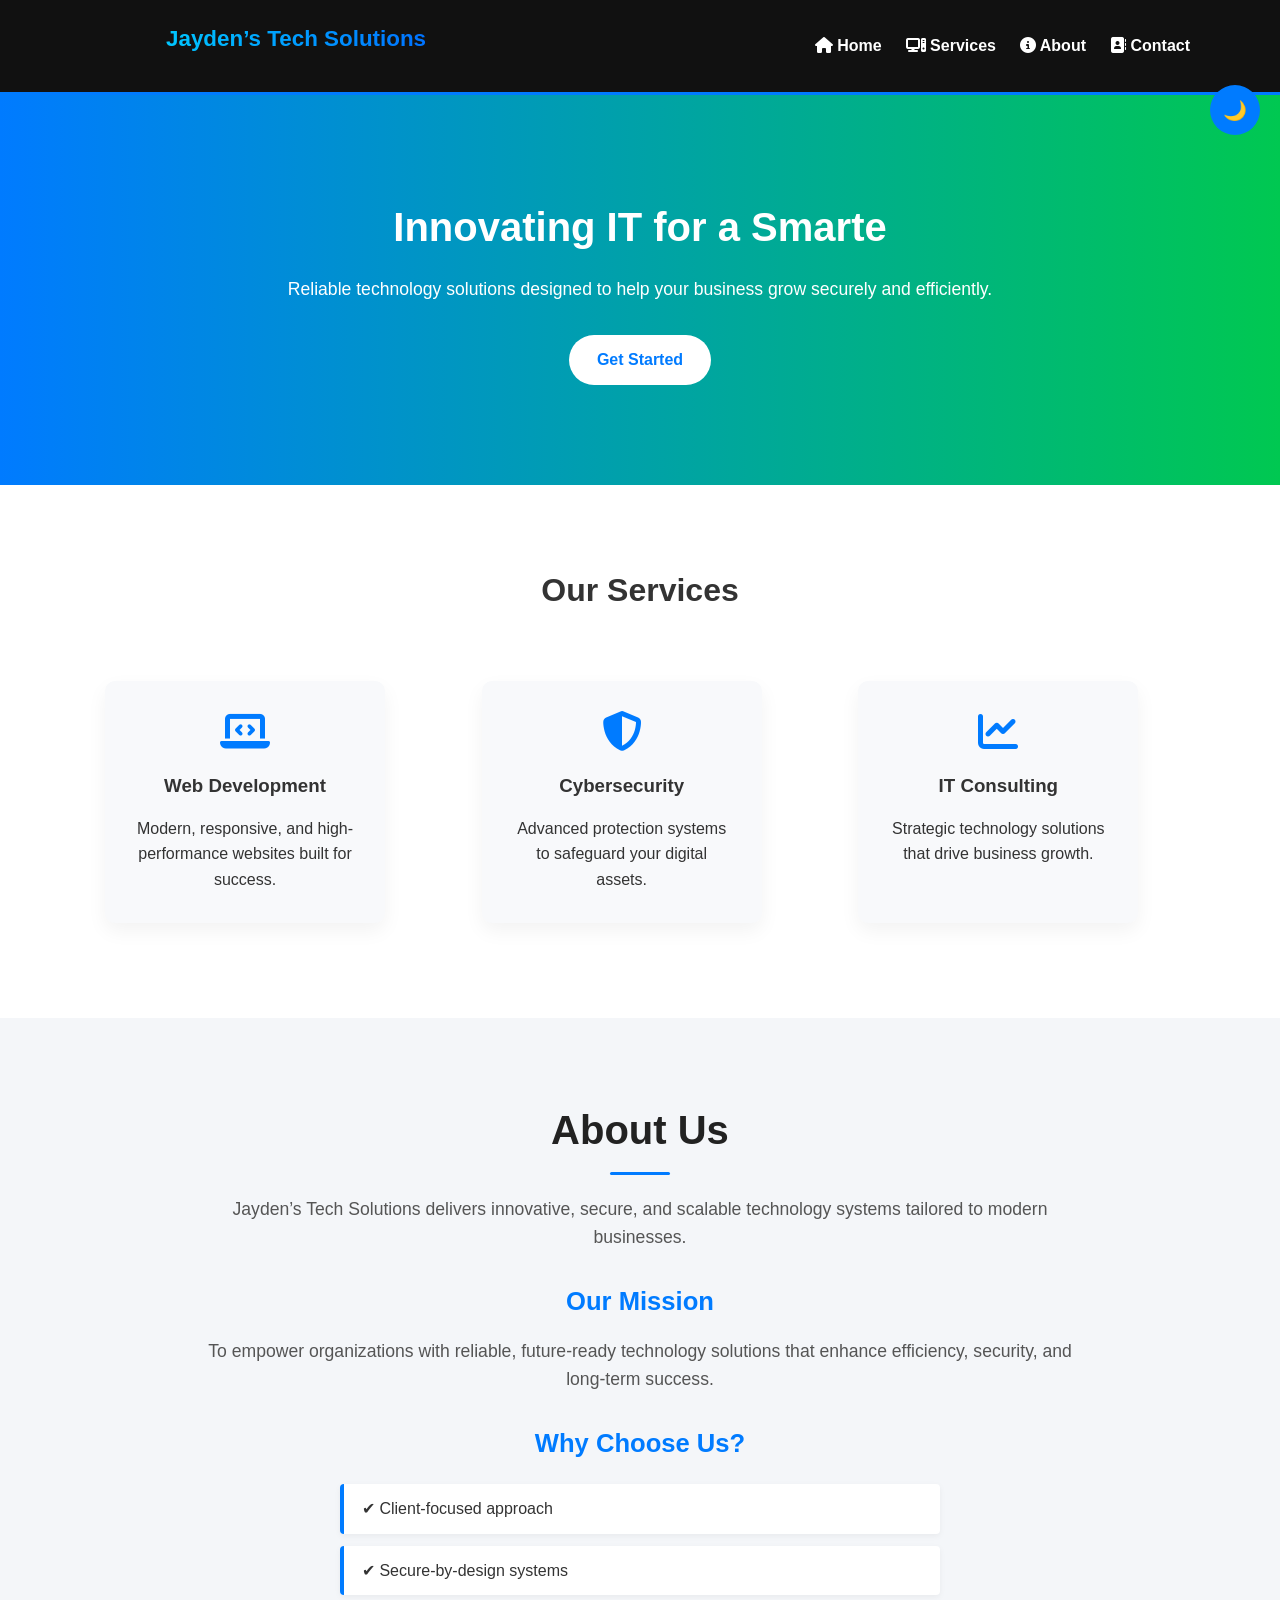
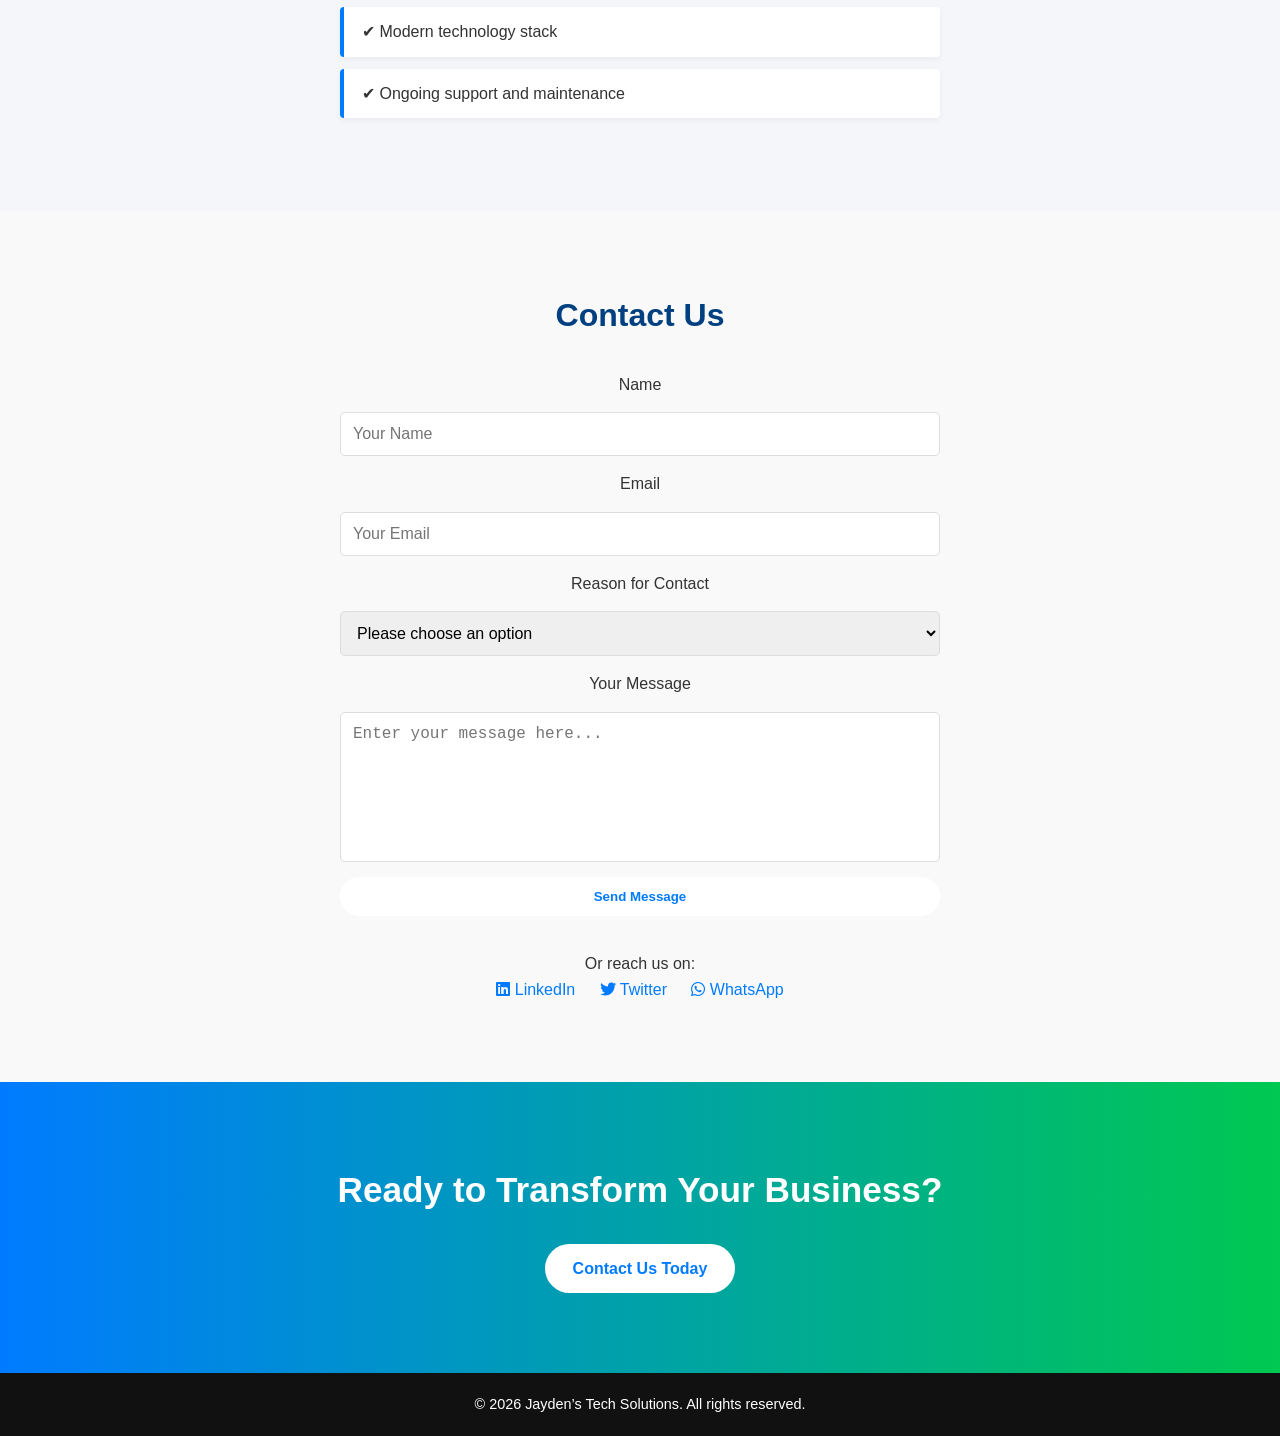
==== commit 66b5d298: "amazing" ====
--- a/index.html
+++ b/index.html
@@ -106,7 +106,6 @@
   </div>
 </section>
 
-<!-- ================= CONTACT ================= -->
 <section id="contact" class="contact">
   <div class="container">
     <h2>Contact Us</h2>
--- a/styles.css
+++ b/styles.css
@@ -1,4 +1,3 @@
-/* --- Global & Reset --- */
 * {
   margin: 0;
   padding: 0;
@@ -25,10 +24,8 @@
   max-width: 1100px;
   margin: auto;
 }
-
-/* --- Header & Navigation --- */
 .header {
-  background: #111; /* Dark theme preference */
+  background: #111;
   color: #fff;
   padding: 1rem 20px;
   position: sticky;
@@ -109,8 +106,6 @@
   display: block;
   opacity: 1;
 }
-
-/* --- Hero Section --- */
 .hero {
   background: linear-gradient(to right, #007BFF, #00C851);
   color: #fff;
@@ -127,8 +122,6 @@
   margin-bottom: 2rem;
   font-size: 1.1rem;
 }
-
-/* --- Buttons --- */
 .cta-btn, 
 .btn-primary {
   display: inline-block;
@@ -148,8 +141,6 @@
   transform: translateY(-2px);
   box-shadow: 0 6px 15px rgba(0,0,0,0.2);
 }
-
-/* --- Services --- */
 .services {
   padding: 80px 20px;
   text-align: center;
@@ -193,8 +184,6 @@
   transform: translateY(-8px);
   box-shadow: 0 15px 30px rgba(0,0,0,0.1);
 }
-
-/* --- Pricing --- */
 .pricing {
   padding: 60px 20px;
   text-align: center;
@@ -247,8 +236,6 @@
   border: 2px solid #004080;
   transform: scale(1.05);
 }
-
-/* --- Ratings & FAQ --- */
 .ratings {
   background: #e6f2ff;
   padding: 60px 20px;
@@ -257,7 +244,7 @@
 
 .ratings iframe {
   border-radius: 10px;
-  box-shadow: 0 4px 10px rgba(0,0,0,0.1);
+  box-shadow:   1px 4px 10px rgba(0,0,0,0.1);
 }
 
 .faq {
@@ -286,8 +273,6 @@
   margin: 0 0 20px;
   line-height: 1.6;
 }
-
-/* --- About Section --- */
 .about {
   padding: 80px 20px;
   background: #f4f6f9;
@@ -357,8 +342,6 @@
   background: #f0f8ff;
   border-left-color: #005a9e;
 }
-
-/* --- Mission, Vision, Values --- */
 .mission, 
 .vision {
   padding: 60px 20px;
@@ -410,8 +393,6 @@
 .values ul li strong {
   color: #0066cc;
 }
-
-/* --- Team --- */
 .team {
   padding: 60px 20px;
   background: #f4f6f9;
@@ -453,8 +434,6 @@
   font-size: 1rem;
   line-height: 1.6;
 }
-
-/* --- Contact Section --- */
 .contact, 
 .contact-form {
   padding: 80px 20px;
@@ -543,8 +522,6 @@
 .social-links a:hover {
   text-decoration: underline;
 }
-
-/* --- CTA Section --- */
 .cta {
   background: linear-gradient(to right, #007BFF, #00C851);
   color: #fff;
@@ -558,7 +535,6 @@
   font-weight: 700;
 }
 
-/* --- Footer --- */
 footer {
   background: #111;
   color: #fff;
@@ -566,8 +542,6 @@
   padding: 20px;
   font-size: 0.9rem;
 }
-
-/* --- Scroll Top --- */
 .scroll-top {
   position: fixed;
   bottom: 30px;
@@ -586,8 +560,6 @@
 .scroll-top:hover {
   background: #111;
 }
-
-/* --- Media Queries --- */
 @media (max-width: 768px) {
   .header-container {
     flex-direction: column;
@@ -605,7 +577,7 @@
     border-radius: 8px;
     gap: 15px;
     width: 220px;
-    box-shadow: 0 4px 10px rgba(0,0,0,0.2);
+    box-shadow: 0 4px 10px rgba(183, 238, 237, 0.2);
     text-align: center;
     z-index: 1000;
   }
@@ -650,7 +622,8 @@
   background-color: #1a1a1a;
   color: #f4f4f4;
 }
-body.dark .header { background: #000; }
+
+body.dark .header { background: #000;}
 body.dark .service-card, body.dark .pricing-card, body.dark .team-member {
   background: #2d2d2d;
   color: #fff;
@@ -663,14 +636,18 @@
   position: fixed;
   top: 85px;
   right: 20px;
-  z-index: 1001;
   padding: 10px;
   border-radius: 50%;
   cursor: pointer;
   background: #007BFF;
+  bottom: 90px;
+  width: 50px;
+  height: 50px;
+  color:gold;
   border: none;
-}
-/* Section Animations (Intersection Observer) */
+  z-index: 1001;
+  font-size: 1.2rem;
+}
 .hidden {
   opacity: 0;
   transform: translateY(30px);
@@ -685,28 +662,9 @@
   opacity: 0;
   transition: opacity 0.5s ease-in;
 }
-
-body.dark {
-  background-color: #121212;
-  color: #ffffff;
-}
 body.dark .service-card, body.dark .pricing-card, body.dark .about-list li {
   background: #1e1e1e;
-  color: #fff;
+  color:gold;
 }
 .hidden { opacity: 0; transform: translateY(20px); transition: all 0.6s ease-out; }
 .show { opacity: 1; transform: translateY(0); }
-.dark-toggle {
-  position: fixed;
-  bottom: 90px; /* Above the scroll-to-top btn */
-  right: 30px;
-  width: 50px;
-  height: 50px;
-  border-radius: 50%;
-  background: #007BFF;
-  color: white;
-  border: none;
-  cursor: pointer;
-  z-index: 1001;
-  font-size: 1.2rem;
-}
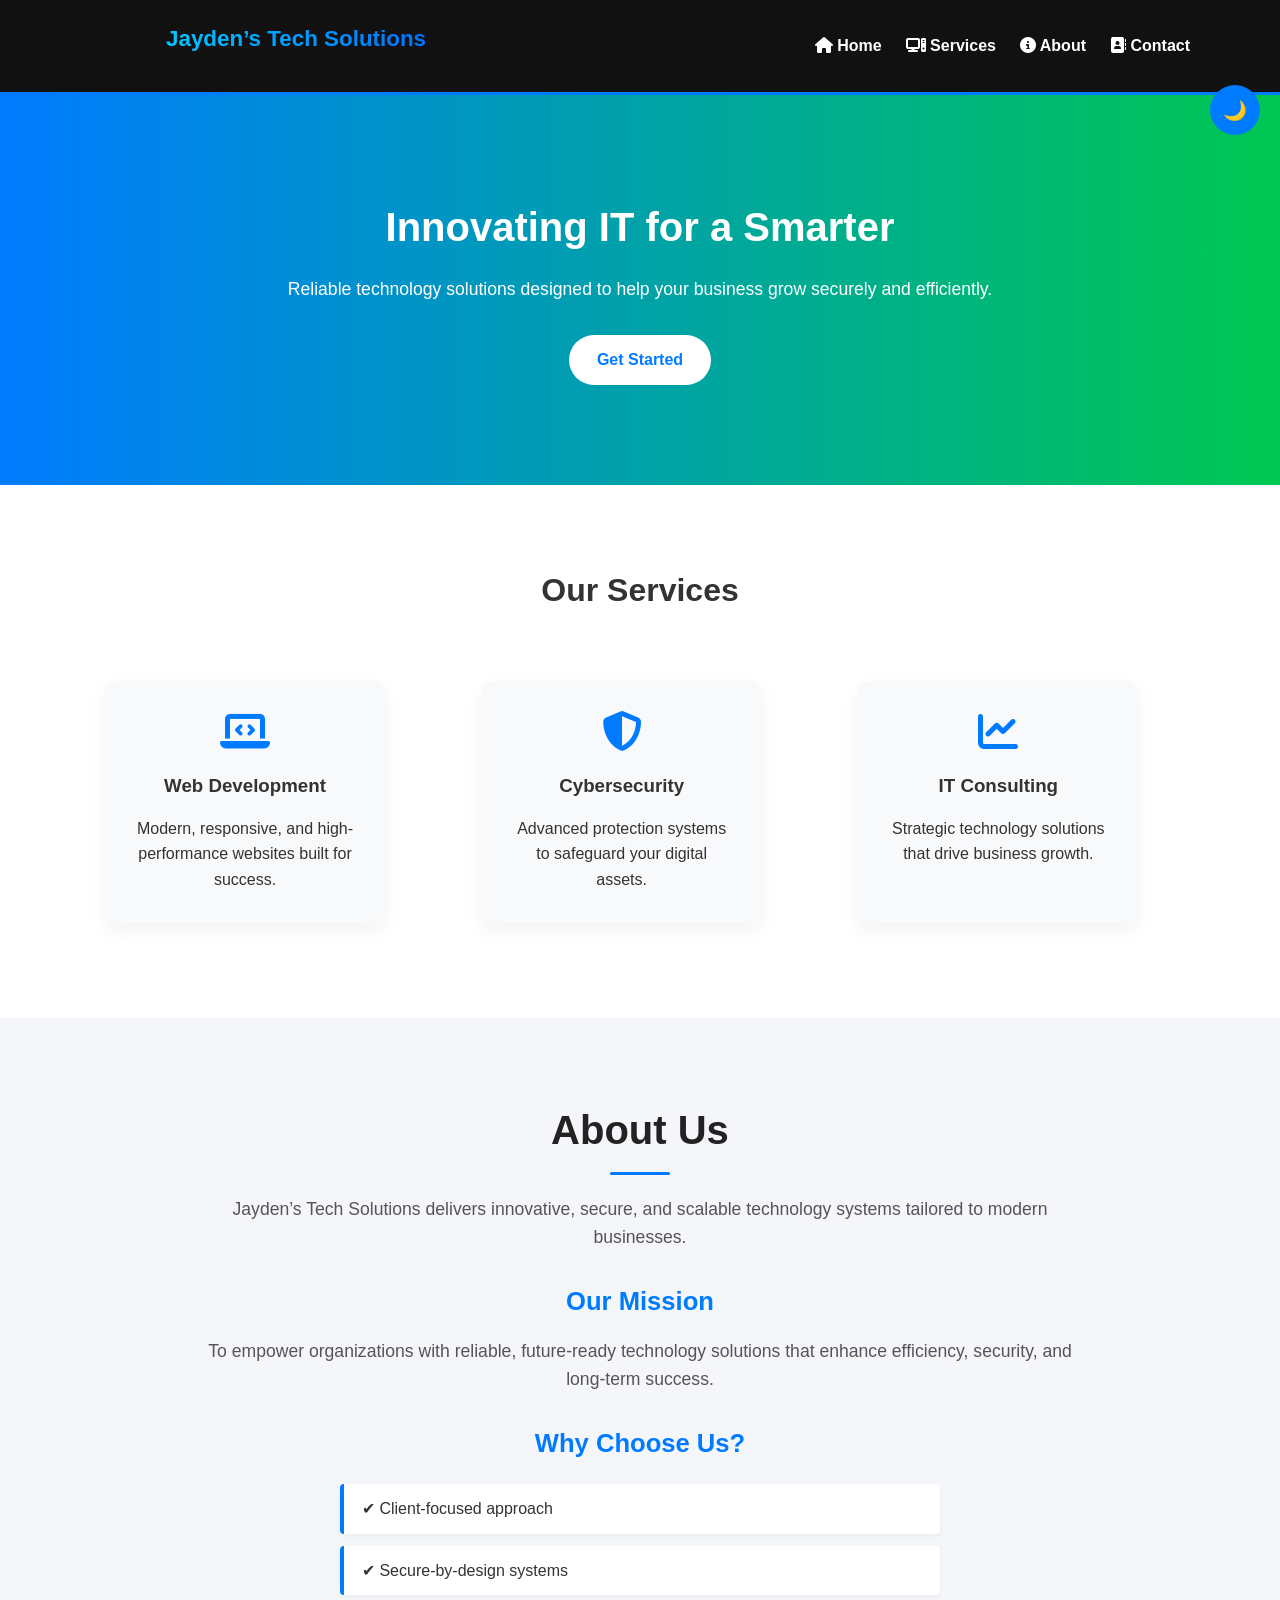
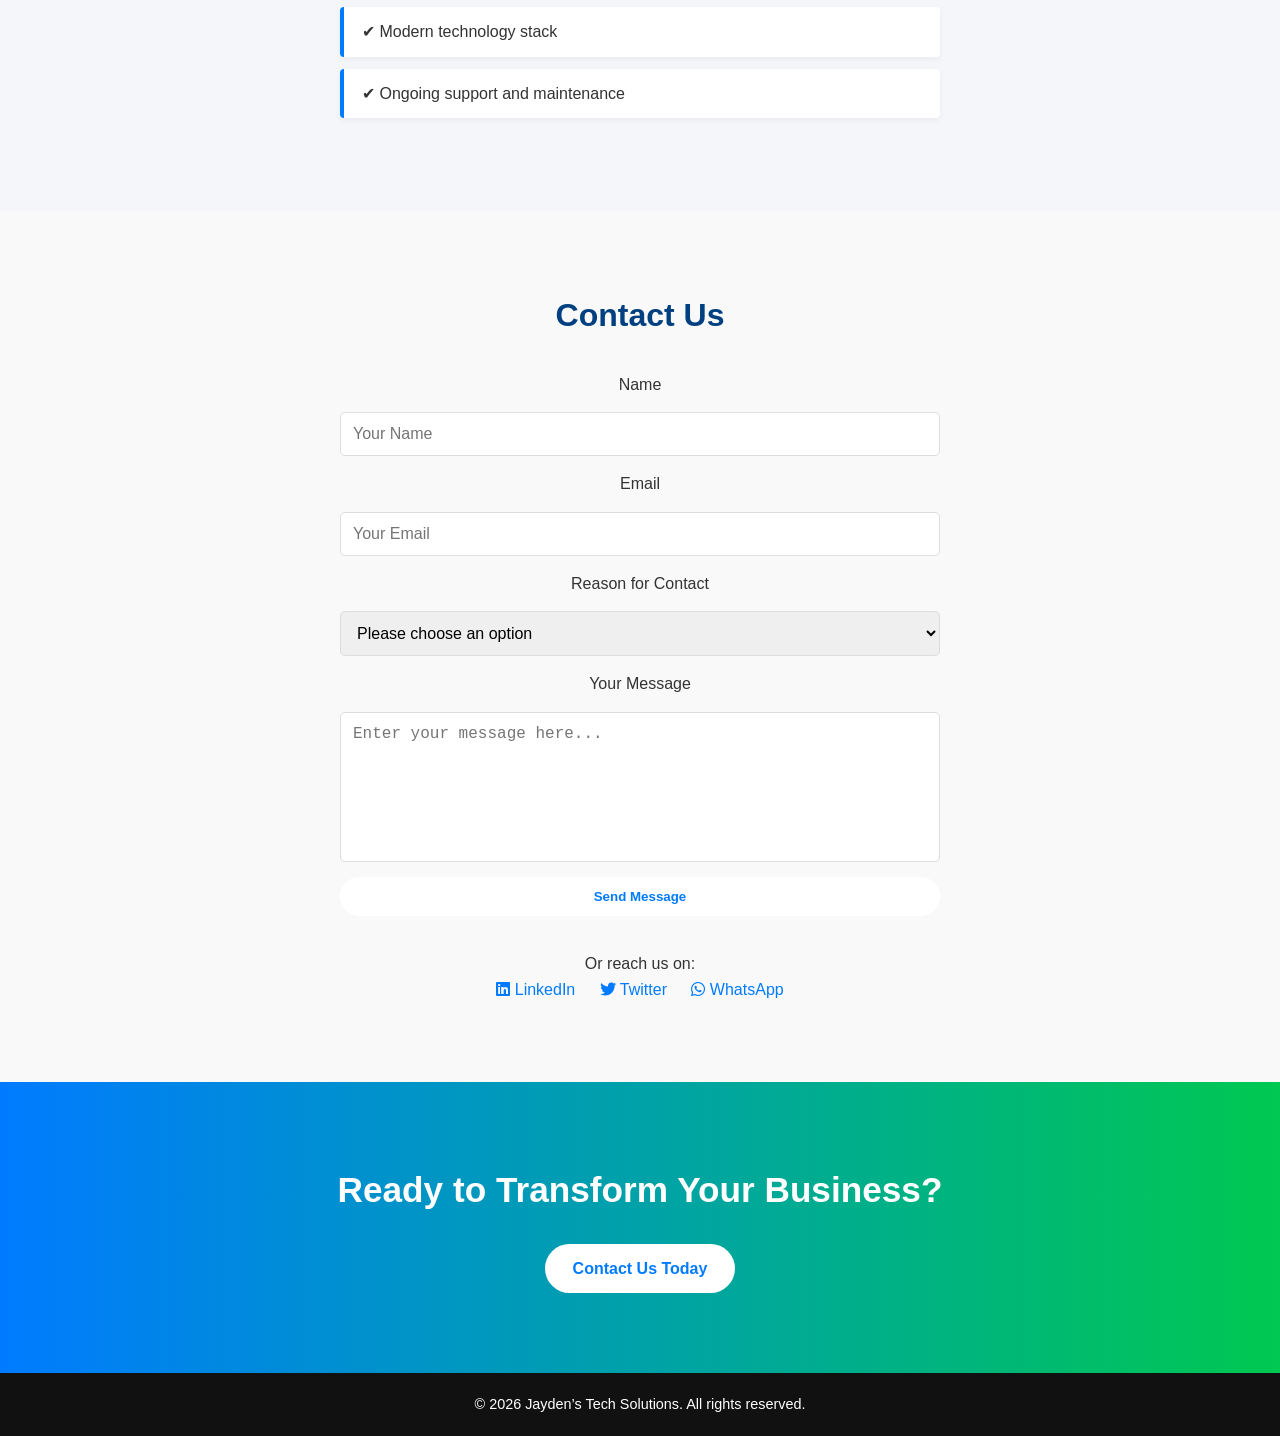
==== commit e6a14534: "linking accounds for  contacts" ====
--- a/index.html
+++ b/index.html
@@ -134,8 +134,8 @@
 
       <div class="social-links">
         <p>Or reach us on:</p>
-        <a href="#"><i class="fab fa-linkedin"></i> LinkedIn</a>
-        <a href="#"><i class="fab fa-twitter"></i> Twitter</a>
+        <a href="https://www.linkedin.com/in/darius-kipruto-01ab38348"><i class="fab fa-linkedin"></i> LinkedIn</a>
+        <a href="https://x.com/jaydenITdarius"><i class="fab fa-twitter"></i> Twitter</a>
         <a href="https://wa.me/+254741182283" target="_blank">
   <i class="fab fa-whatsapp"></i> WhatsApp
 </a>
--- a/styles.css
+++ b/styles.css
@@ -620,13 +620,13 @@
 }
 body.dark {
   background-color: #1a1a1a;
-  color: #f4f4f4;
+  color: gold;
 }
 
 body.dark .header { background: #000;}
 body.dark .service-card, body.dark .pricing-card, body.dark .team-member {
   background: #2d2d2d;
-  color: #fff;
+  color: gold;
 }
 body.dark .about, body.dark .pricing, body.dark .team {
   background: #121212;
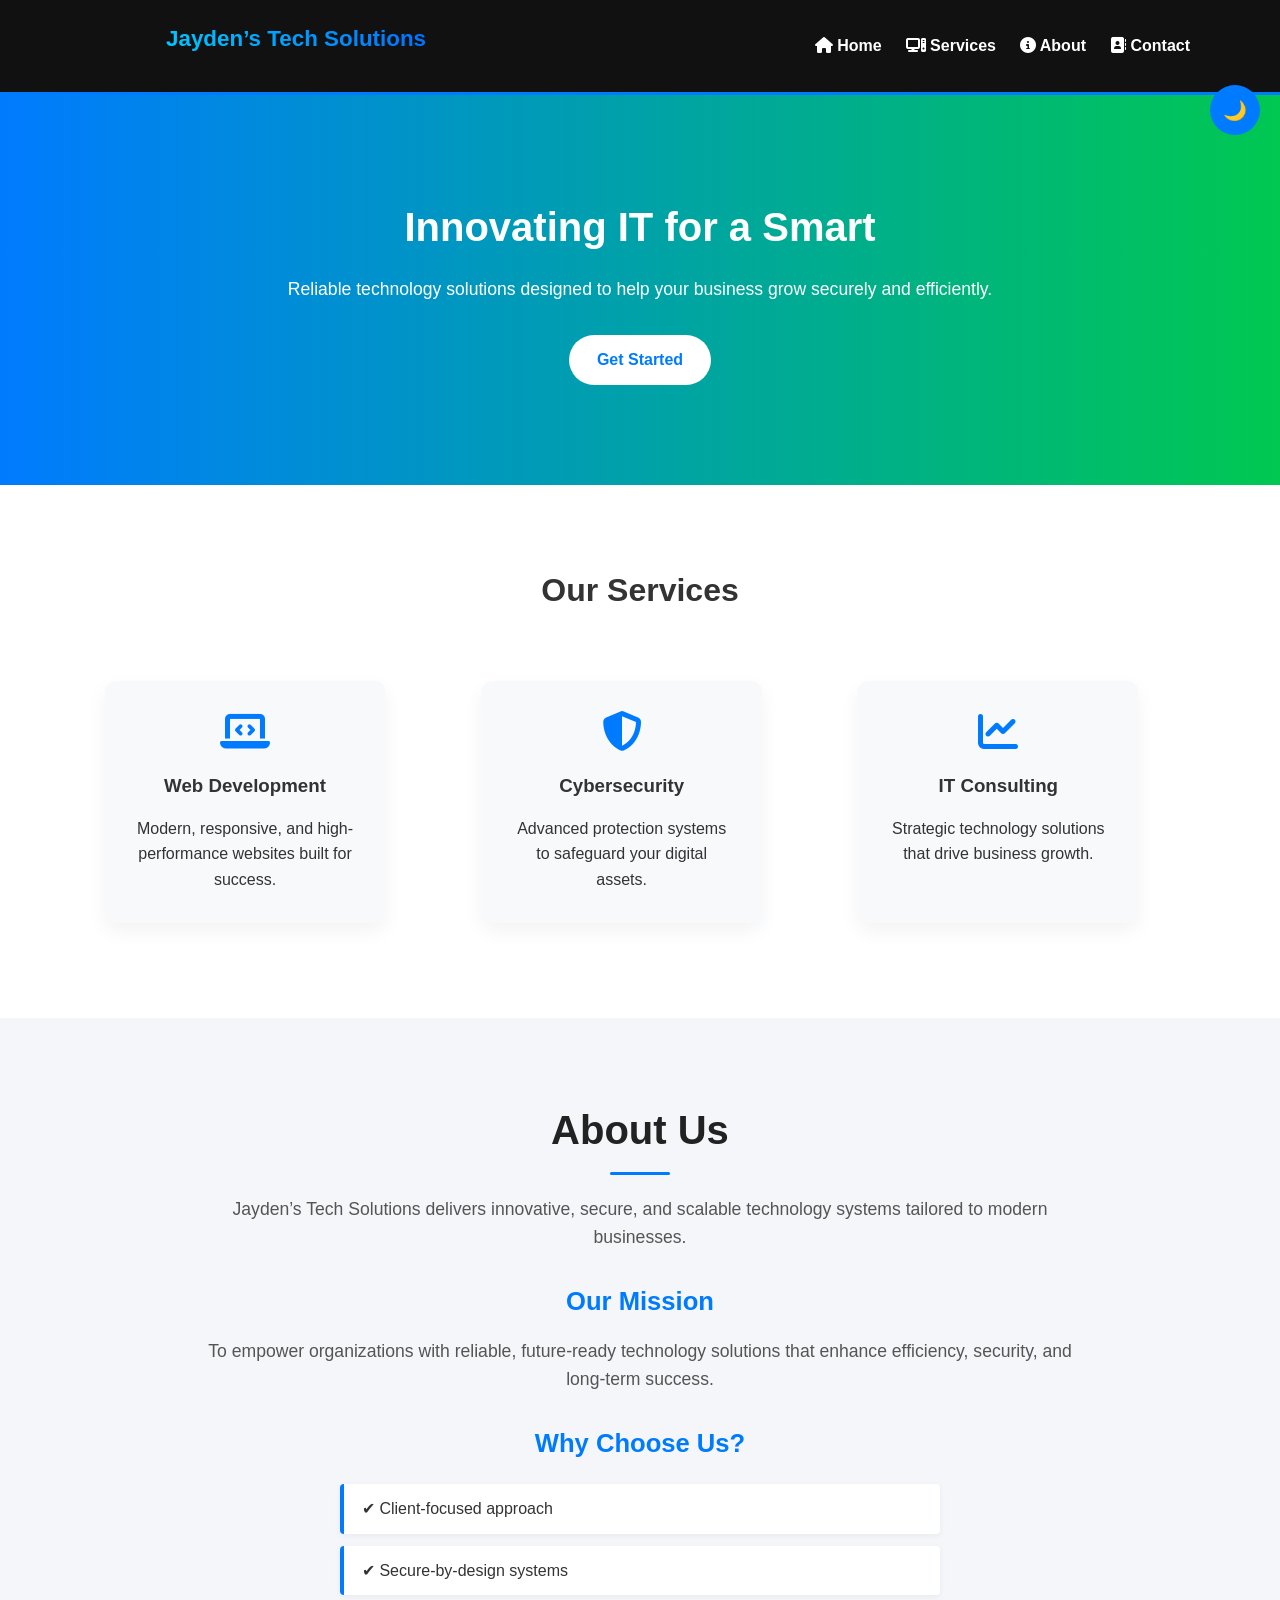
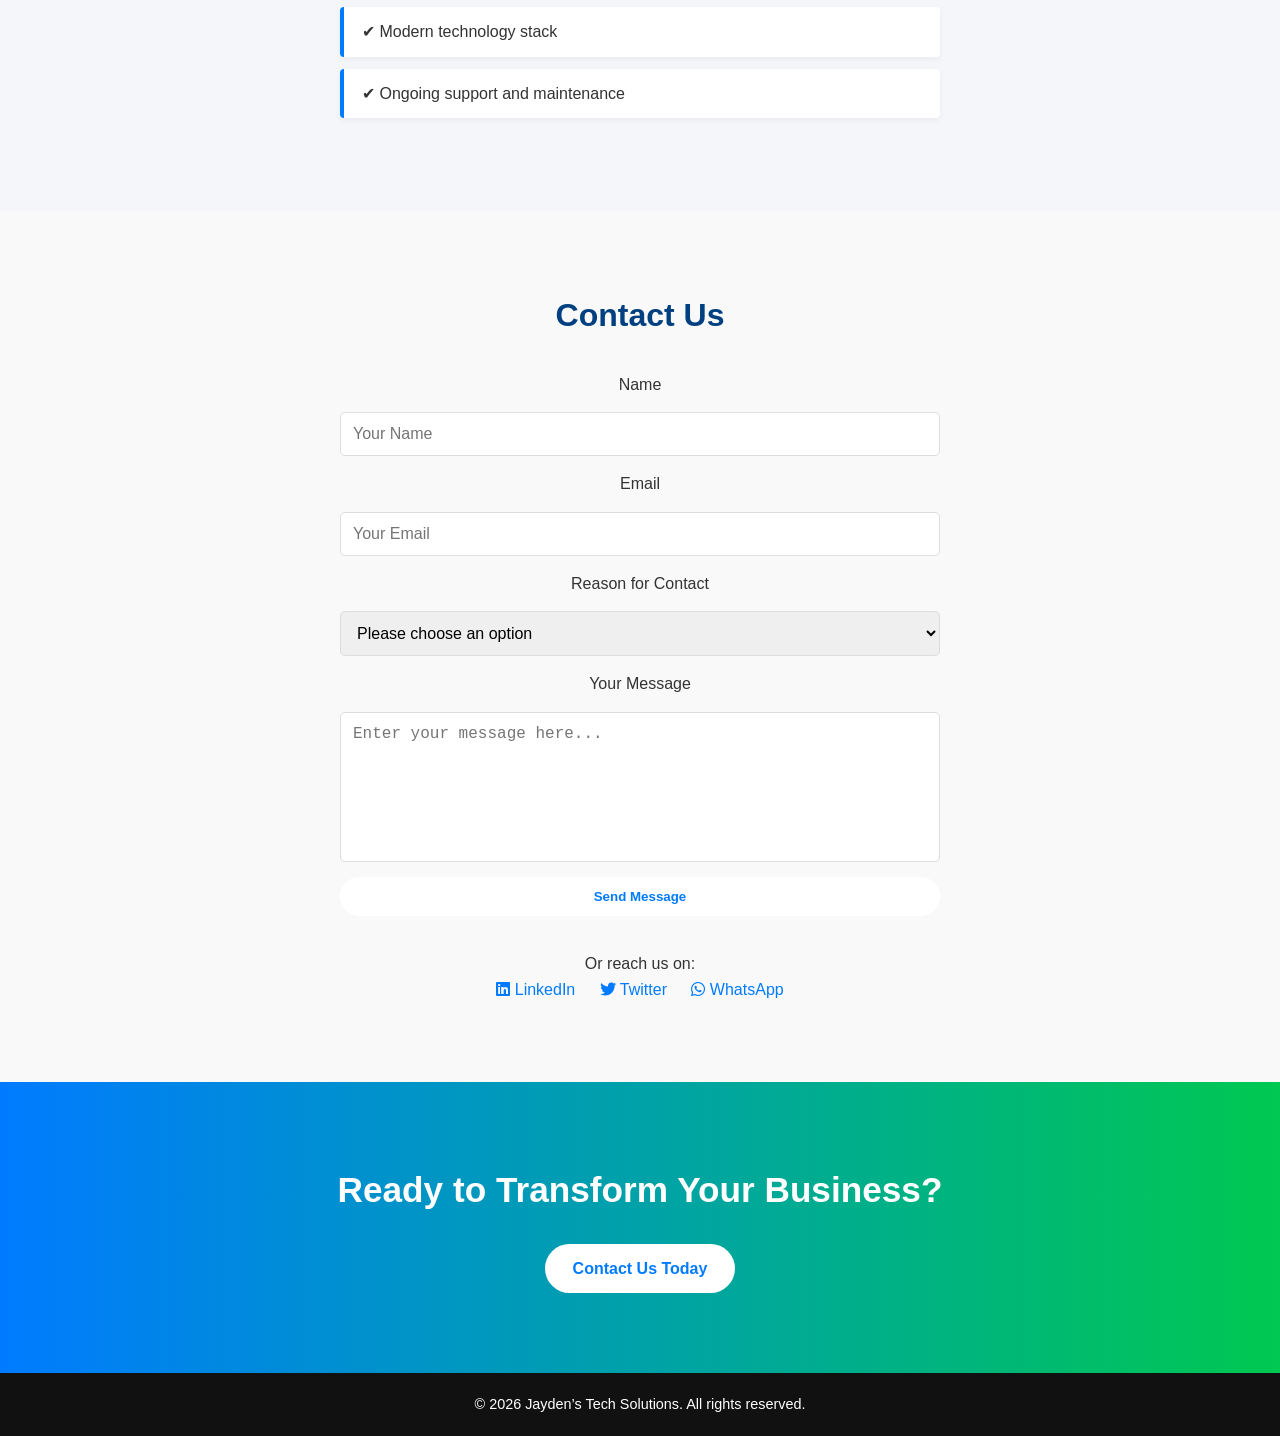
==== commit cb4bb7b0: "updating" ====
--- a/index.html
+++ b/index.html
@@ -3,12 +3,12 @@
 <head>
   <meta charset="UTF-8">
   <meta name="viewport" content="width=device-width, initial-scale=1.0">
-
+<meta name="google-site-verification" content="6b1c1e0353df6631"/>
+  <meta name="description" content="Jayden’s Tech Solutions provides IT consulting, web development, cybersecurity, and software solutions."/>
+  <meta name="keywords" content="IT consulting, web development, cybersecurity, software solutions"/>
+  <meta name="author" content="Jayden Darius Kipruto"/>
   <title>Jayden’s Tech Solutions</title>
-
-  <meta name="description" content="Jayden’s Tech Solutions provides IT consulting, web development, cybersecurity, and software solutions.">
-  <meta name="keywords" content="IT consulting, web development, cybersecurity, software solutions">
-  <meta name="author" content="Jayden Darius Kipruto">
+  
 
   <!-- Favicon -->
   <link rel="icon" type="image/png" href="jaytech.png">
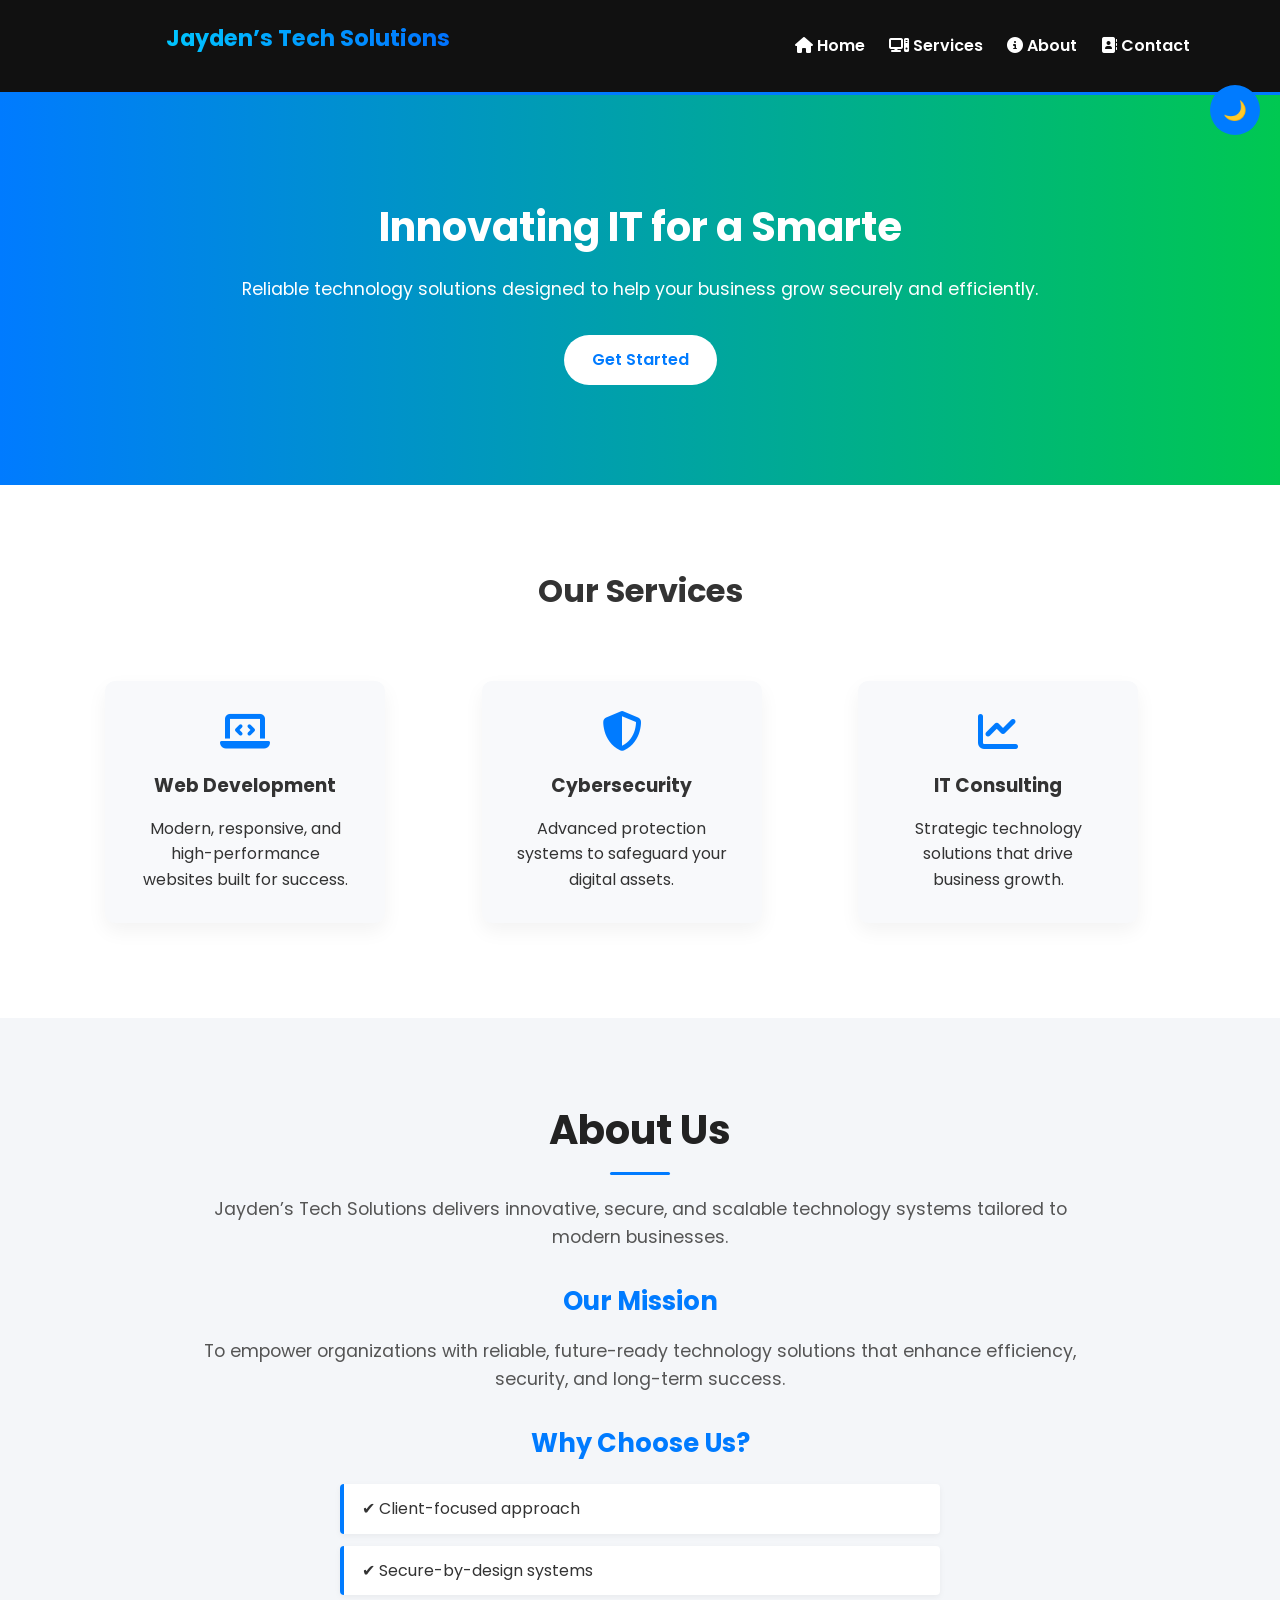
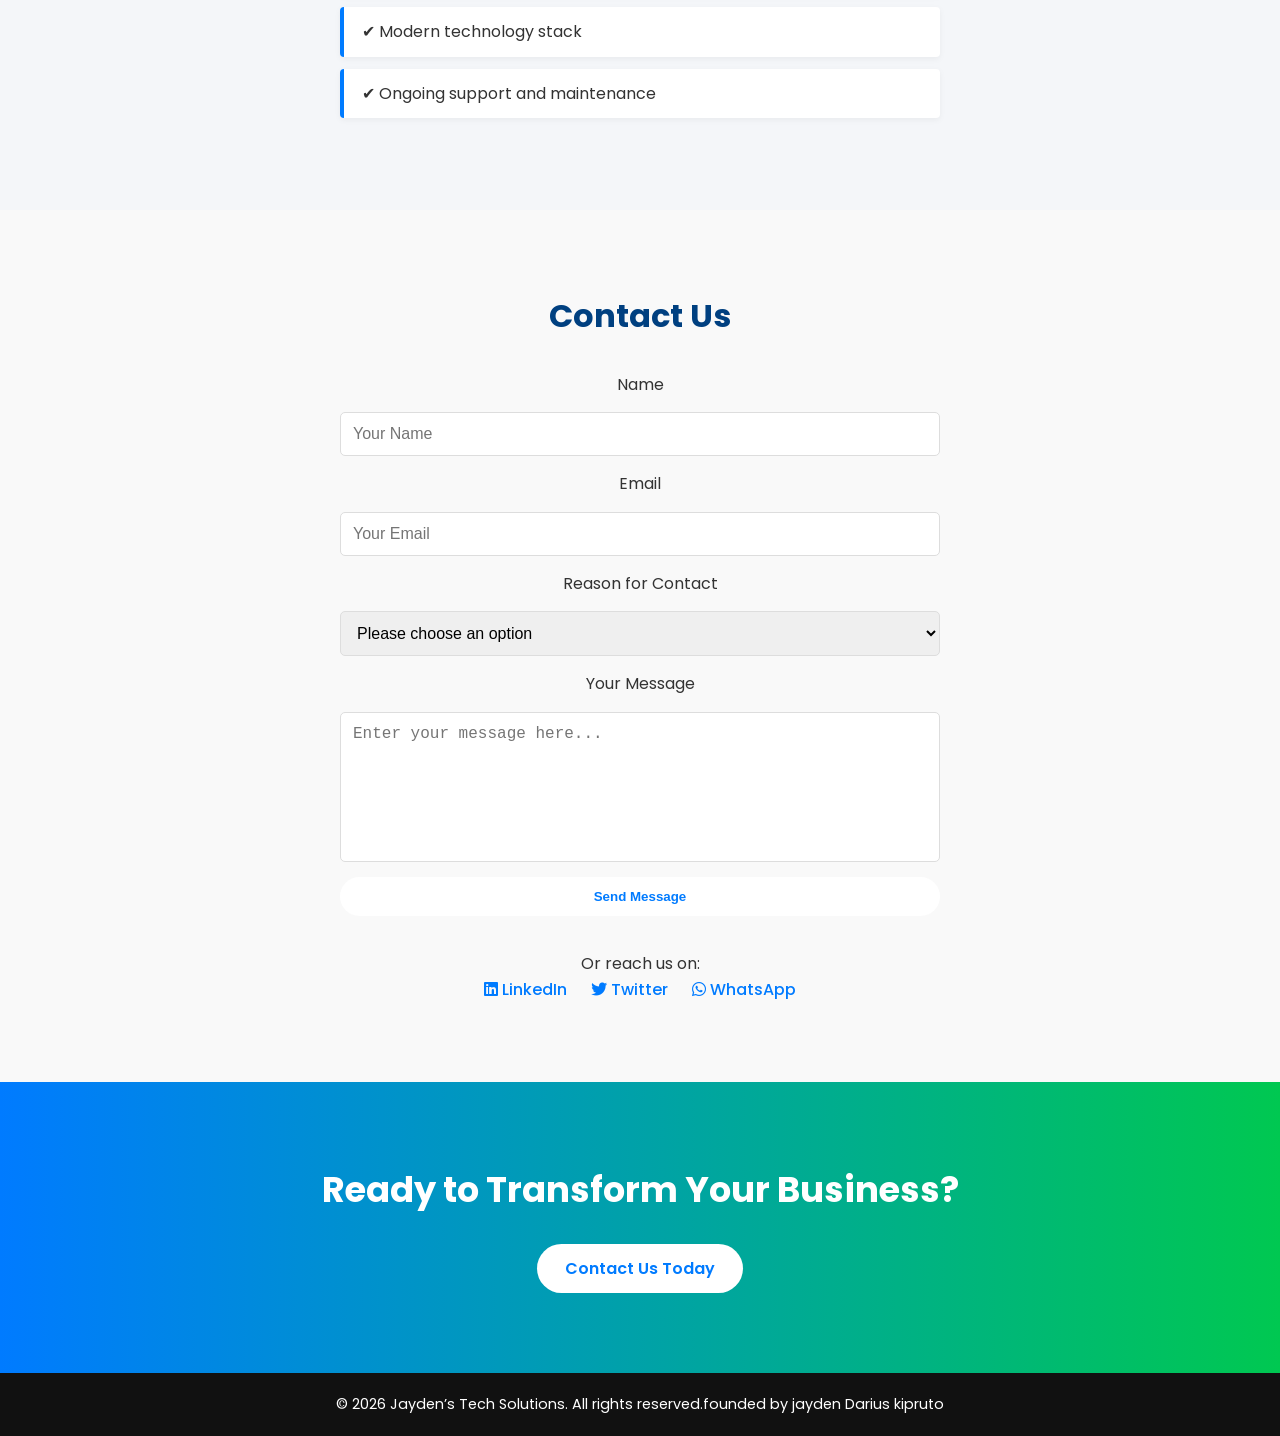
==== commit 4754e960: "updating" ====
--- a/index.html
+++ b/index.html
@@ -3,22 +3,47 @@
 <head>
   <meta charset="UTF-8">
   <meta name="viewport" content="width=device-width, initial-scale=1.0">
-<meta name="google-site-verification" content="6b1c1e0353df6631"/>
-  <meta name="description" content="Jayden’s Tech Solutions provides IT consulting, web development, cybersecurity, and software solutions."/>
-  <meta name="keywords" content="IT consulting, web development, cybersecurity, software solutions"/>
-  <meta name="author" content="Jayden Darius Kipruto"/>
   <title>Jayden’s Tech Solutions</title>
+
+  <meta name="description" content="Jayden Tech Solutions by Jayden Darius Kipruto. Offering web development, cybersecurity, and IT consulting services in Kenya. Reliable technology solutions to help your business grow securely and efficiently.">
+  <meta name="keywords" content="Jayden Darius, Jayden Kipruto, Kipruto Darius, Jayden Tech Solutions, IT services Kenya, web development, cybersecurity, IT consulting">
+  <meta name="author" content="Jayden Darius Kipruto">
+
   
+  <meta property="og:title" content="Jayden Tech Solutions - Innovating IT for a Smarter Future">
+  <meta property="og:description" content="Founded by Jayden Darius Kipruto, Jayden Tech Solutions delivers web development, cybersecurity, and IT consulting services in Kenya.">
+  <meta property="og:type" content="website">
+  <meta property="og:url" content="https://dariuskipruto1.github.io/jayden/">
+  <meta property="og:image" content="https://dariuskipruto1.github.io/jayden/image.png">
+  <meta property="og:image:width" content="1200">
+  <meta property="og:image:height" content="630">
+  <meta name="twitter:card" content="summary_large_image">
+  <meta name="twitter:title" content="Jayden Tech Solutions - Innovating IT for a Smarter Future">
+  <meta name="twitter:description" content="Jayden Darius Kipruto provides reliable IT services including web development, cybersecurity, and consulting in Kenya.">
+  <meta name="twitter:image" content="https://dariuskipruto1.github.io/jayden/image.png">
 
-  <!-- Favicon -->
+
+  <link rel="stylesheet" href="styles.css">
+  <link href="https://fonts.googleapis.com/css2?family=Poppins:wght@400;600&display=swap" rel="stylesheet">
+  <link rel="stylesheet" href="https://cdnjs.cloudflare.com/ajax/libs/font-awesome/6.5.0/css/all.min.css">
+
   <link rel="icon" type="image/png" href="jaytech.png">
 
-  <!-- CSS -->
-  <link rel="stylesheet" href="styles.css">
+ 
+  <script type="application/ld+json">
+  {
+    "@context": "https://schema.org",
+    "@type": "Organization",
+    "name": "Jayden Tech Solutions",
+    "url": "https://dariuskipruto1.github.io/jayden",
+    "founder": {
+      "@type": "Person",
+      "name": "Jayden Darius Kipruto"
+    }
+  }
+  </script>
+</head>
 
-  <!-- Font Awesome -->
-  <link rel="stylesheet" href="https://cdnjs.cloudflare.com/ajax/libs/font-awesome/6.5.0/css/all.min.css">
-</head>
 
 <body>
   <header class="header">
@@ -155,7 +180,7 @@
 
 <footer>
   <div class="container">
-    <p>&copy; 2026 Jayden’s Tech Solutions. All rights reserved.</p>
+    <p>&copy; 2026 Jayden’s Tech Solutions. All rights reserved.founded by jayden Darius kipruto</p>
   </div>
 </footer>
 <script src="script.js"></script>
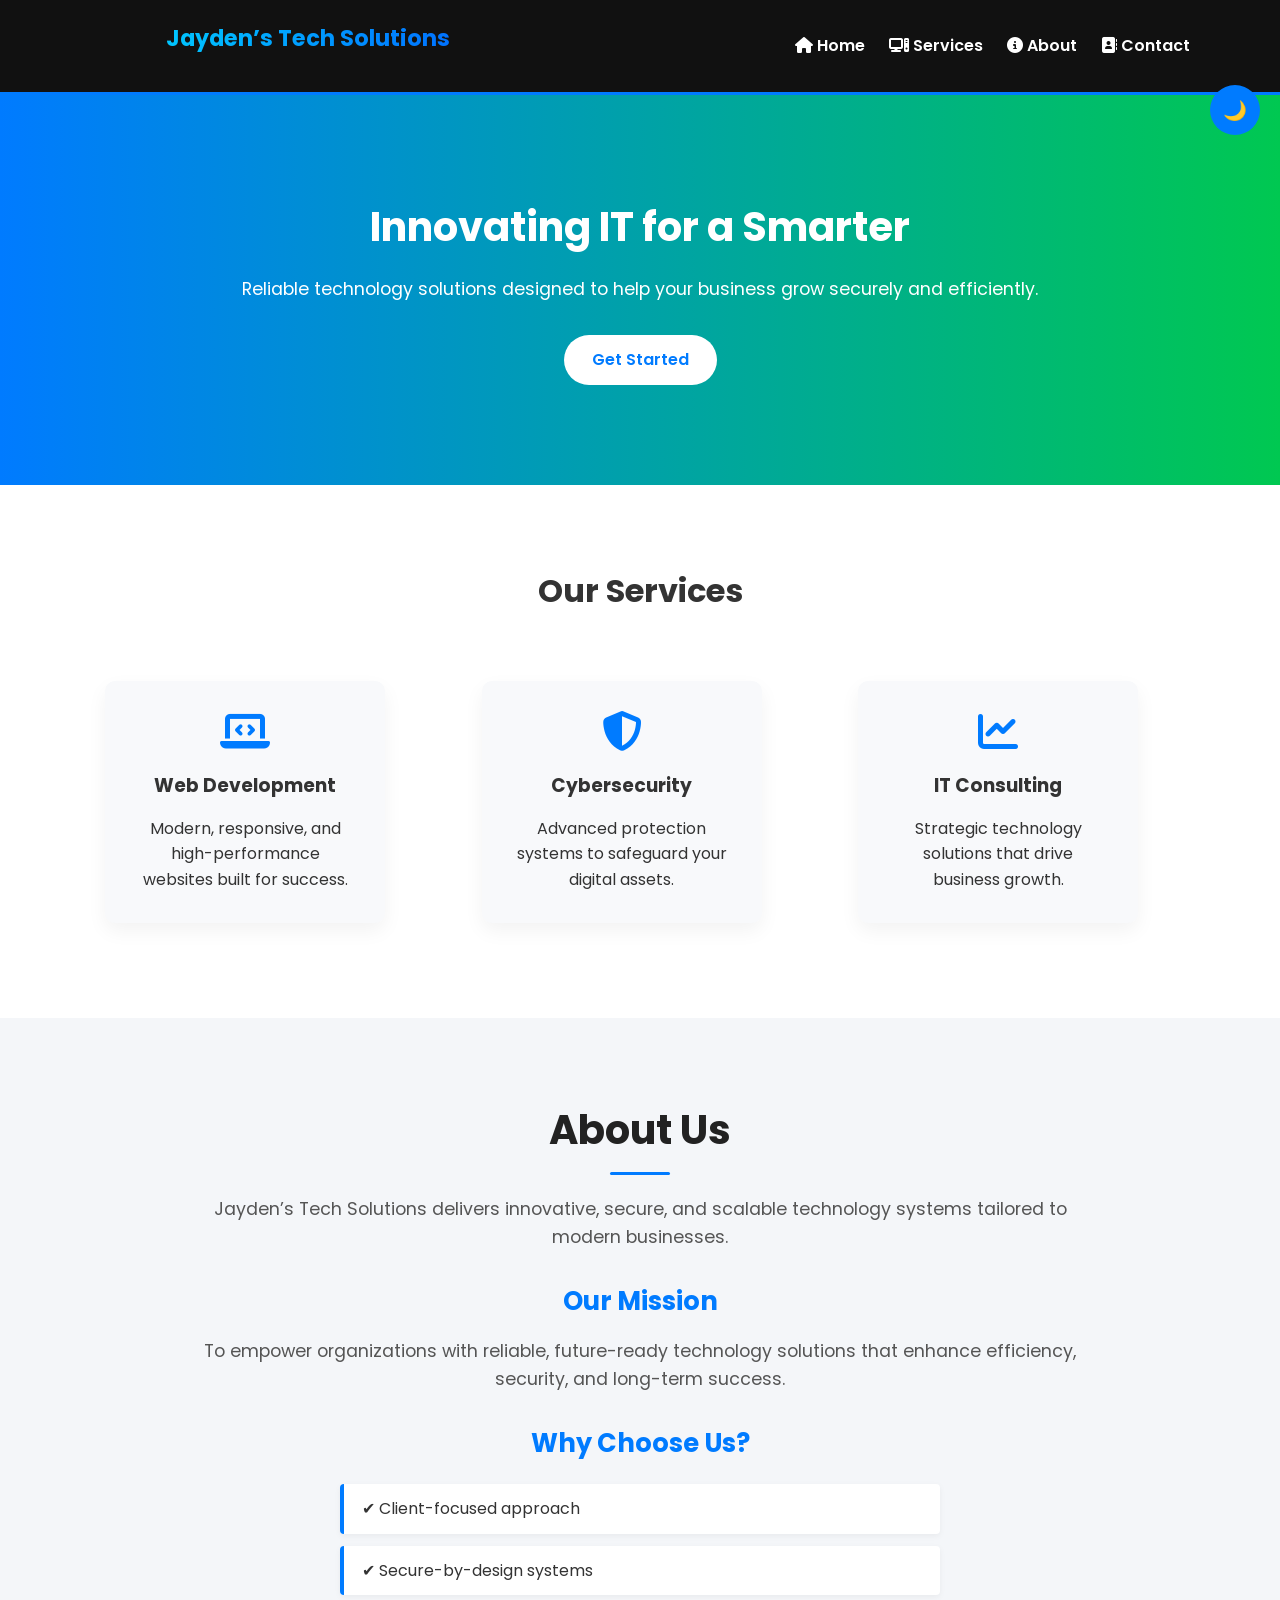
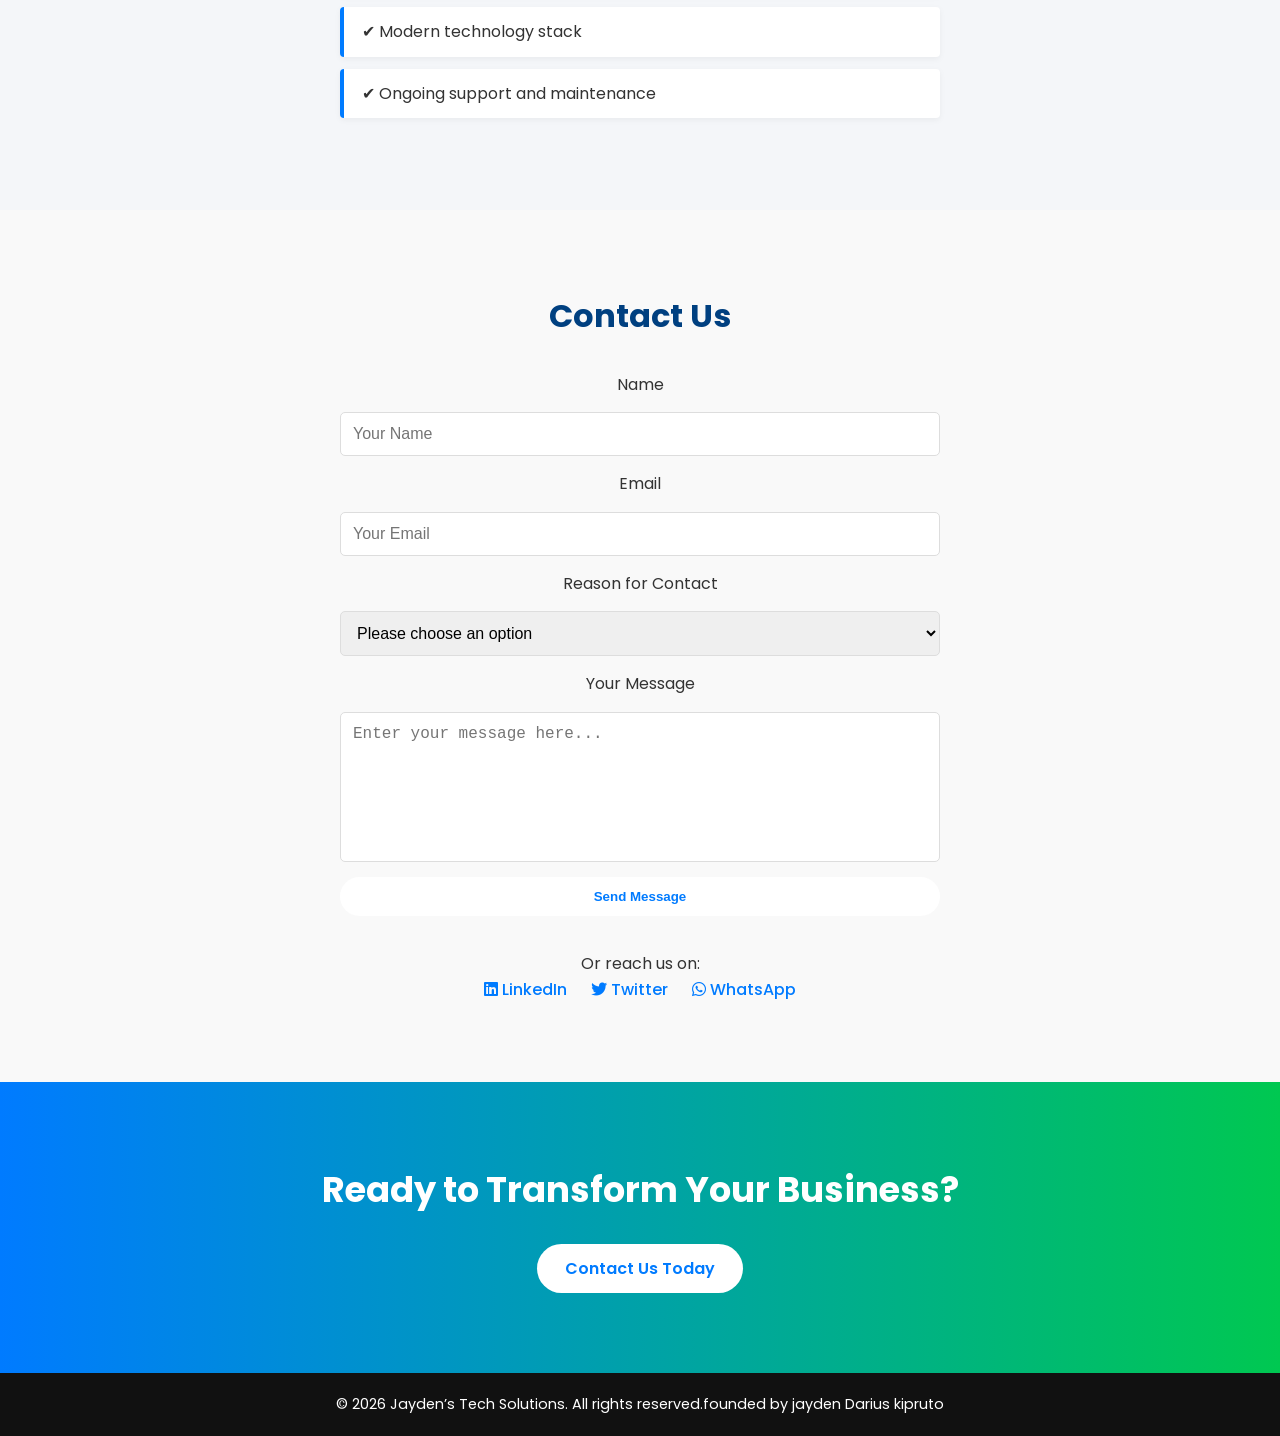
==== commit c107775a: "corecting some aplications" ====
--- a/index.html
+++ b/index.html
@@ -8,8 +8,6 @@
   <meta name="description" content="Jayden Tech Solutions by Jayden Darius Kipruto. Offering web development, cybersecurity, and IT consulting services in Kenya. Reliable technology solutions to help your business grow securely and efficiently.">
   <meta name="keywords" content="Jayden Darius, Jayden Kipruto, Kipruto Darius, Jayden Tech Solutions, IT services Kenya, web development, cybersecurity, IT consulting">
   <meta name="author" content="Jayden Darius Kipruto">
-
-  
   <meta property="og:title" content="Jayden Tech Solutions - Innovating IT for a Smarter Future">
   <meta property="og:description" content="Founded by Jayden Darius Kipruto, Jayden Tech Solutions delivers web development, cybersecurity, and IT consulting services in Kenya.">
   <meta property="og:type" content="website">
